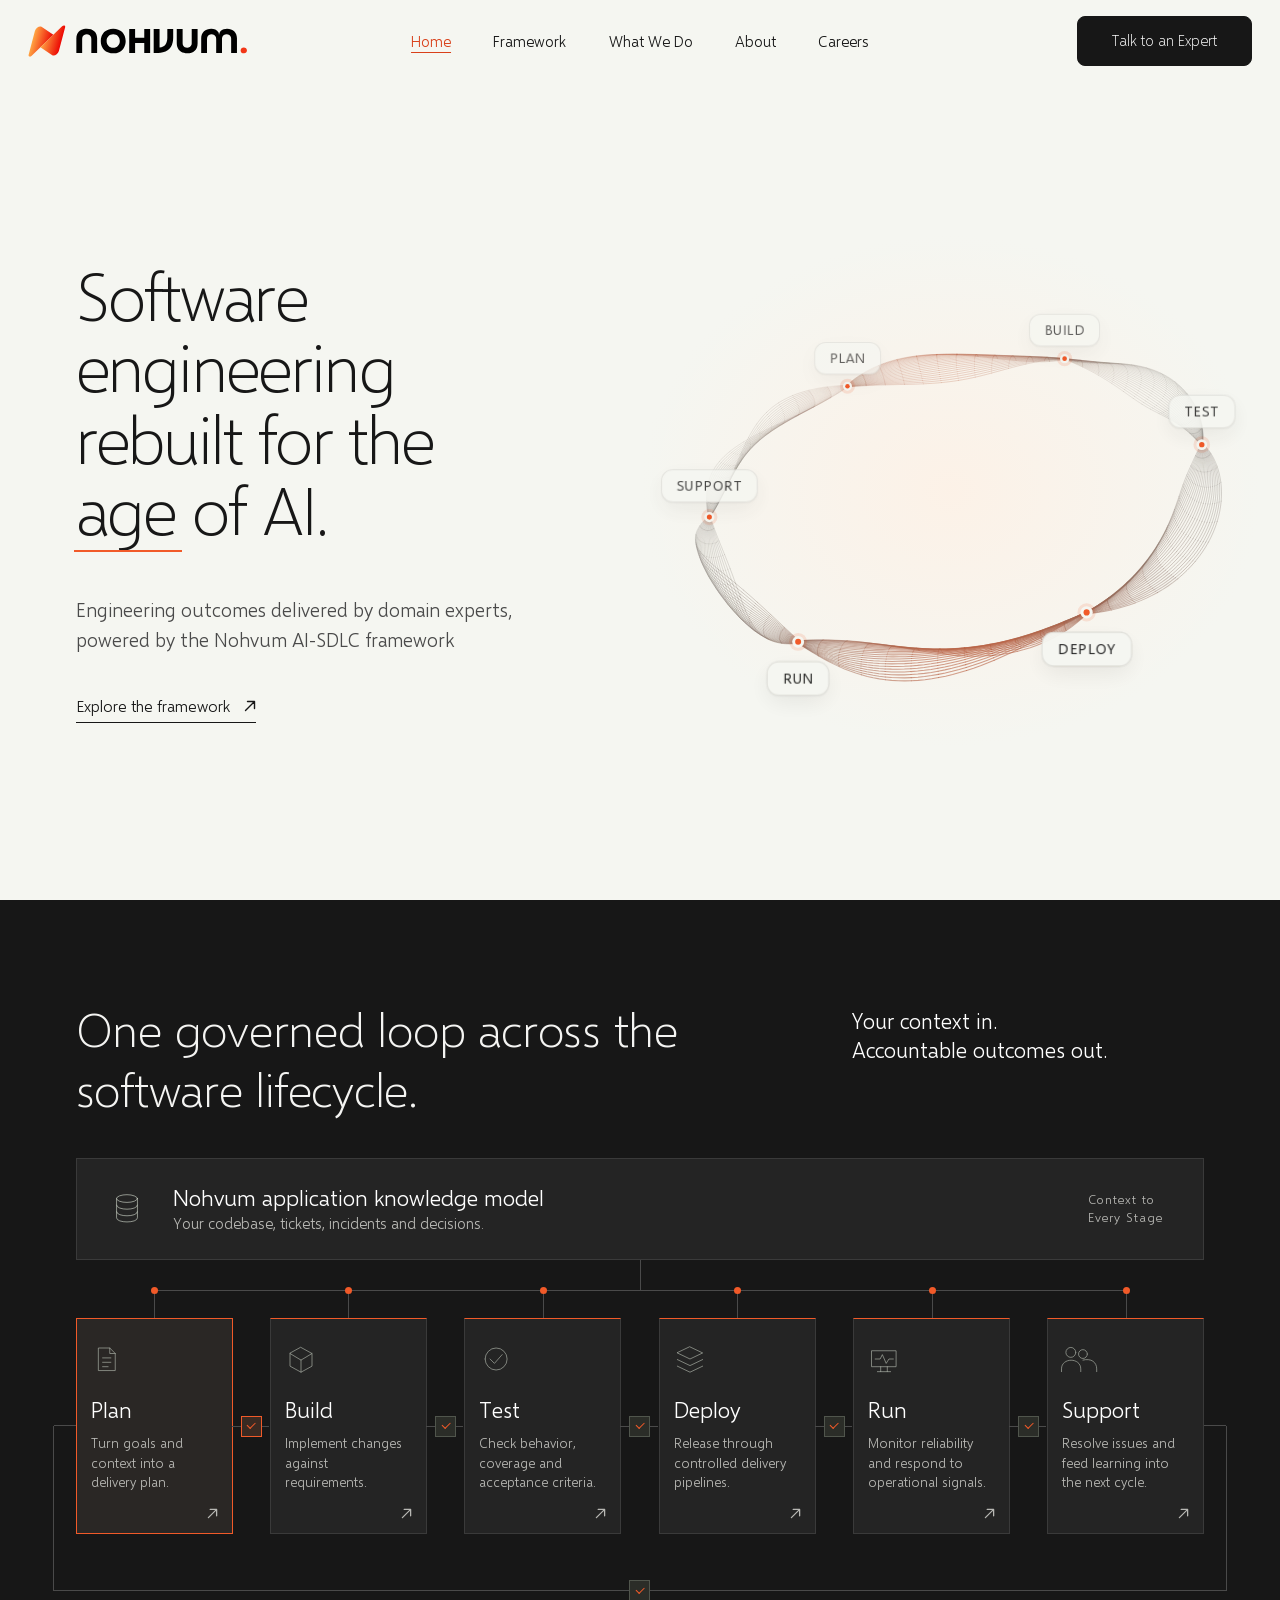
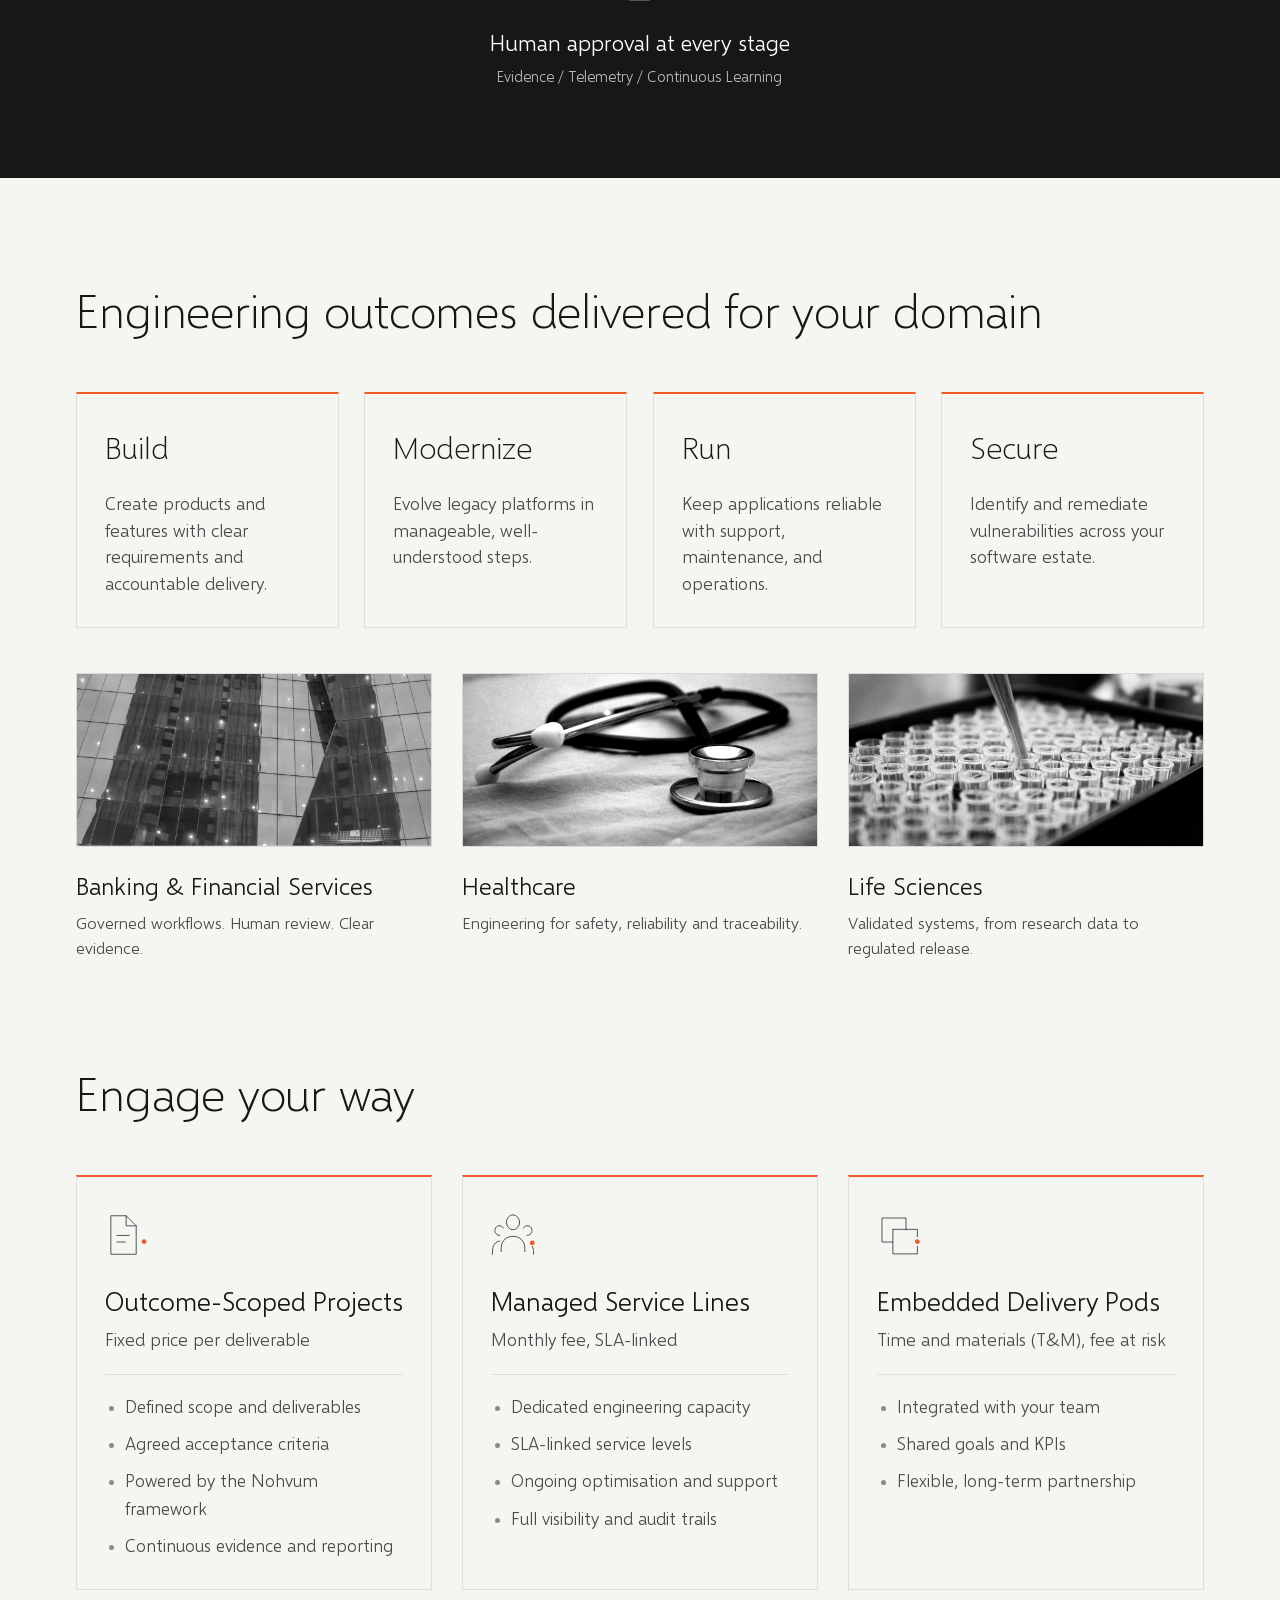
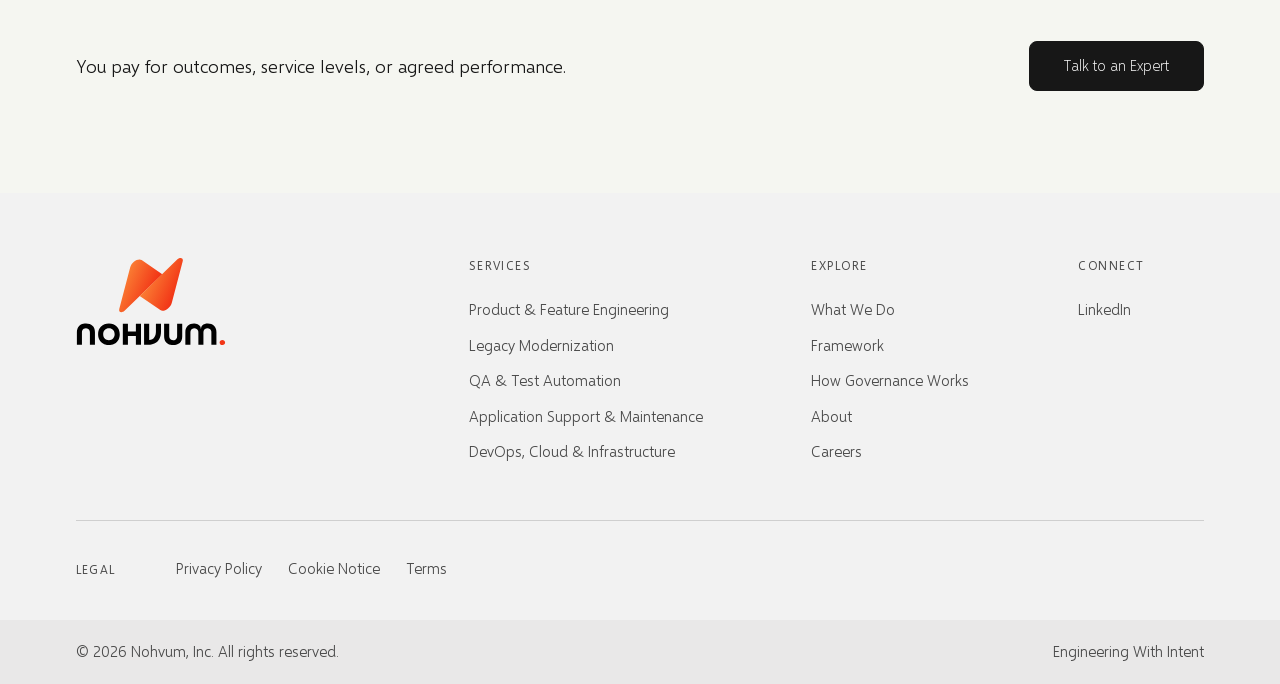
==== index.html @ f054367a "Even out What We Do spacing, drop the cube and ring connectors, lift the engagement cards - What We " ====
<!doctype html>
<html lang="en" class="js-motion">
<head>
  <meta charset="utf-8">
  <meta name="viewport" content="width=device-width, initial-scale=1">
  <title>AI-Native Software Services | Nohvum</title>
  <meta name="description" content="Software engineering rebuilt for the age of AI. Engineering outcomes delivered by domain experts, powered by the Nohvum AI-SDLC framework.">
  <meta name="theme-color" content="#f5f6f1">
  <link rel="canonical" href="https://nohvum.com/">
  <meta property="og:type" content="website">
  <meta property="og:site_name" content="Nohvum">
  <meta property="og:title" content="AI-Native Software Services | Nohvum">
  <meta property="og:description" content="Engineering outcomes delivered by domain experts, powered by the Nohvum AI-SDLC framework.">
  <meta property="og:url" content="https://nohvum.com/">
  <meta property="og:image" content="https://nohvum.com/assets/og-image.png">
  <meta name="twitter:card" content="summary_large_image">
  <link rel="icon" type="image/png" sizes="32x32" href="assets/favicon-32.png">
  <link rel="icon" type="image/png" sizes="64x64" href="assets/favicon-64.png">
  <link rel="apple-touch-icon" sizes="180x180" href="assets/favicon-180.png">
  <link rel="preload" href="assets/fonts/selawik-light.woff2" as="font" type="font/woff2" crossorigin>
  <link rel="preload" href="assets/fonts/selawik-semilight.woff2" as="font" type="font/woff2" crossorigin>
  <script>if (matchMedia("(prefers-reduced-motion: reduce)").matches) document.documentElement.classList.remove("js-motion");</script>
  <link rel="stylesheet" href="assets/css/site.css">
  <link rel="stylesheet" href="assets/css/ring.css">
  <link rel="stylesheet" href="assets/css/home.css">
  <script defer src="assets/js/motion.min.js"></script>
  <script defer src="assets/js/site.js"></script>
  <script defer src="assets/js/ring.js"></script>
  <script defer src="assets/js/home.js"></script>
</head>
<body>
<a class="skip-link" href="#main">Skip to content</a>

<header class="site-header">
  <div class="container site-header__inner">
    <a class="site-header__logo" href="index.html" aria-label="Nohvum home"><img src="assets/img/nohvum-lockup-horizontal.svg" alt="Nohvum" width="220" height="32"></a>
    <button class="nav-toggle" type="button" aria-expanded="false" aria-controls="site-nav"><span>Menu</span><span class="nav-toggle__bars" aria-hidden="true"></span></button>
    <nav class="site-nav" id="site-nav" aria-label="Main">
      <ul class="site-nav__list">
        <li><a href="index.html" aria-current="page">Home</a></li>
        <li><a href="framework.html">Framework</a></li>
        <li><a href="what-we-do.html">What We Do</a></li>
        <li><a href="about.html">About</a></li>
        <li><a href="careers.html">Careers</a></li>
      </ul>
      <a class="btn" href="talk-to-an-expert.html">Talk to an Expert</a>
    </nav>
  </div>
</header>

<main id="main">

  <!-- Hero -->
  <section class="hero section--hero" aria-labelledby="hero-title">
    <div class="container hero__grid">
      <div class="hero__copy">
        <h1 class="display" id="hero-title">Software engineering <br class="br-wide">rebuilt for the <br class="br-wide"><span class="hero__u">age</span> of AI.</h1>
        <p class="hero__lead" data-reveal data-reveal-delay="0.15">Engineering outcomes delivered by domain experts,<br class="br-sm-hide"> powered by the Nohvum AI-SDLC framework</p>
        <p data-reveal data-reveal-delay="0.25"><a class="link-arrow" href="framework.html">Explore the framework <svg class="arw" viewBox="0 0 12 12" aria-hidden="true"><path d="M1.5 10.5 10.5 1.5M3.5 1.5h7v7"/></svg></a></p>
      </div>
      <div class="hero__art">
        <nav class="ring ring--overview" data-home-ring aria-label="The Nohvum delivery loop">
          <canvas class="ring__canvas" aria-hidden="true"></canvas>
          <ul class="ring__pills" role="list">
            <li class="ring__anchor"><a class="ring-pill" href="framework.html#plan" aria-label="Plan stage of the framework"><span class="ring-pill__name">Plan</span></a></li>
            <li class="ring__anchor"><a class="ring-pill" href="framework.html#build" aria-label="Build stage of the framework"><span class="ring-pill__name">Build</span></a></li>
            <li class="ring__anchor"><a class="ring-pill" href="framework.html#test" aria-label="Test stage of the framework"><span class="ring-pill__name">Test</span></a></li>
            <li class="ring__anchor"><a class="ring-pill" href="framework.html#deploy" aria-label="Deploy stage of the framework"><span class="ring-pill__name">Deploy</span></a></li>
            <li class="ring__anchor"><a class="ring-pill" href="framework.html#run" aria-label="Run stage of the framework"><span class="ring-pill__name">Run</span></a></li>
            <li class="ring__anchor"><a class="ring-pill" href="framework.html#support" aria-label="Support stage of the framework"><span class="ring-pill__name">Support</span></a></li>
          </ul>
        </nav>
      </div>
    </div>
  </section>

  <!-- Governed loop -->
  <section class="loop section section--dark" aria-labelledby="loop-title">
    <div class="container">
      <div class="loop__head">
        <h2 class="h2" id="loop-title" data-reveal>One governed loop across the software lifecycle.</h2>
        <div class="loop__aside" data-reveal data-reveal-delay="0.1">
          <p class="loop__aside-title">Your context in.<br>Accountable outcomes out.</p>
        </div>
      </div>

      <div class="loop__diagram" data-loop>
        <div class="loop__model" data-loop-model>
          <img src="assets/svg/home/governed-loop-icon-01-knowledge-model.svg" alt="" width="40" height="40">
          <div>
            <p class="loop__model-title">Nohvum application knowledge model</p>
            <p class="loop__model-text">Your codebase, tickets, incidents and decisions.</p>
          </div>
          <p class="loop__model-tag">Context to<br>Every Stage</p>
        </div>

        <div class="loop__bus" aria-hidden="true"><span class="loop__trunk"></span><span class="loop__rail"></span></div>

        <div class="loop__track">
        <ol class="loop__stages" role="list">
          <li class="loop__stage" data-loop-stage>
            <a href="framework.html#plan">
              <img src="assets/svg/home/governed-loop-icon-02-plan.svg" alt="" width="44" height="44">
              <span class="loop__stage-title">Plan</span>
              <span class="loop__stage-text">Turn goals and context into a delivery plan.</span>
              <svg class="arw" viewBox="0 0 12 12" aria-hidden="true"><path d="M1.5 10.5 10.5 1.5M3.5 1.5h7v7"/></svg>
            </a>
            <span class="gate" data-loop-gate aria-hidden="true"></span>
          </li>
          <li class="loop__stage" data-loop-stage>
            <a href="framework.html#build">
              <img src="assets/svg/home/governed-loop-icon-03-build.svg" alt="" width="44" height="44">
              <span class="loop__stage-title">Build</span>
              <span class="loop__stage-text">Implement changes against requirements.</span>
              <svg class="arw" viewBox="0 0 12 12" aria-hidden="true"><path d="M1.5 10.5 10.5 1.5M3.5 1.5h7v7"/></svg>
            </a>
            <span class="gate" data-loop-gate aria-hidden="true"></span>
          </li>
          <li class="loop__stage" data-loop-stage>
            <a href="framework.html#test">
              <img src="assets/svg/home/governed-loop-icon-04-test.svg" alt="" width="44" height="44">
              <span class="loop__stage-title">Test</span>
              <span class="loop__stage-text">Check behavior, coverage and acceptance criteria.</span>
              <svg class="arw" viewBox="0 0 12 12" aria-hidden="true"><path d="M1.5 10.5 10.5 1.5M3.5 1.5h7v7"/></svg>
            </a>
            <span class="gate" data-loop-gate aria-hidden="true"></span>
          </li>
          <li class="loop__stage" data-loop-stage>
            <a href="framework.html#deploy">
              <img src="assets/svg/home/governed-loop-icon-05-deploy.svg" alt="" width="44" height="44">
              <span class="loop__stage-title">Deploy</span>
              <span class="loop__stage-text">Release through controlled delivery pipelines.</span>
              <svg class="arw" viewBox="0 0 12 12" aria-hidden="true"><path d="M1.5 10.5 10.5 1.5M3.5 1.5h7v7"/></svg>
            </a>
            <span class="gate" data-loop-gate aria-hidden="true"></span>
          </li>
          <li class="loop__stage" data-loop-stage>
            <a href="framework.html#run">
              <img src="assets/svg/home/governed-loop-icon-06-run.svg" alt="" width="44" height="44">
              <span class="loop__stage-title">Run</span>
              <span class="loop__stage-text">Monitor reliability and respond to operational signals.</span>
              <svg class="arw" viewBox="0 0 12 12" aria-hidden="true"><path d="M1.5 10.5 10.5 1.5M3.5 1.5h7v7"/></svg>
            </a>
            <span class="gate" data-loop-gate aria-hidden="true"></span>
          </li>
          <li class="loop__stage" data-loop-stage>
            <a href="framework.html#support">
              <img src="assets/svg/home/governed-loop-icon-07-support.svg" alt="" width="44" height="44">
              <span class="loop__stage-title">Support</span>
              <span class="loop__stage-text">Resolve issues and feed learning into the next cycle.</span>
              <svg class="arw" viewBox="0 0 12 12" aria-hidden="true"><path d="M1.5 10.5 10.5 1.5M3.5 1.5h7v7"/></svg>
            </a>
          </li>
        </ol>

        <div class="loop__return" aria-hidden="true" data-loop-return><span class="gate gate--return" data-loop-gate-final></span></div>
        </div>

        <p class="loop__foot"><span class="loop__foot-title">Human approval at every stage</span><span class="loop__foot-text">Evidence / Telemetry / Continuous Learning</span></p>
      </div>
    </div>
  </section>

  <!-- Services and engagement -->
  <section class="section section--soft" aria-labelledby="services-title">
    <div class="container">
      <h2 class="h2 services__title" id="services-title" data-reveal>Engineering outcomes delivered for your domain</h2>
      <ul class="services" role="list" data-reveal-group>
        <li><a href="what-we-do.html#build"><span class="services__name">Build <svg class="arw" viewBox="0 0 12 12" aria-hidden="true"><path d="M1.5 10.5 10.5 1.5M3.5 1.5h7v7"/></svg></span><span class="services__text">Create products and features with clear requirements and accountable delivery.</span></a></li>
        <li><a href="what-we-do.html#modernize"><span class="services__name">Modernize <svg class="arw" viewBox="0 0 12 12" aria-hidden="true"><path d="M1.5 10.5 10.5 1.5M3.5 1.5h7v7"/></svg></span><span class="services__text">Evolve legacy platforms in manageable, well-understood steps.</span></a></li>
        <li><a href="what-we-do.html#run"><span class="services__name">Run <svg class="arw" viewBox="0 0 12 12" aria-hidden="true"><path d="M1.5 10.5 10.5 1.5M3.5 1.5h7v7"/></svg></span><span class="services__text">Keep applications reliable with support, maintenance, and operations.</span></a></li>
        <li><a href="what-we-do.html#secure"><span class="services__name">Secure <svg class="arw" viewBox="0 0 12 12" aria-hidden="true"><path d="M1.5 10.5 10.5 1.5M3.5 1.5h7v7"/></svg></span><span class="services__text">Identify and remediate vulnerabilities across your software estate.</span></a></li>
      </ul>

      <div class="domains" data-reveal-group="0.12">
        <article class="media-card">
          <div class="media-card__img"><img src="assets/img/industry-banking.jpg" alt="" width="580" height="284" loading="lazy"></div>
          <h3 class="media-card__title">Banking &amp; Financial Services</h3>
          <p class="media-card__text">Governed workflows. Human review. Clear evidence.</p>
        </article>
        <article class="media-card">
          <div class="media-card__img"><img src="assets/img/industry-healthcare.jpg" alt="" width="1200" height="584" loading="lazy"></div>
          <h3 class="media-card__title">Healthcare</h3>
          <p class="media-card__text">Engineering for safety, reliability and traceability.</p>
        </article>
        <article class="media-card">
          <div class="media-card__img"><img src="assets/img/industry-life-sciences.jpg" alt="" width="1200" height="584" loading="lazy"></div>
          <h3 class="media-card__title">Life Sciences</h3>
          <p class="media-card__text">Validated systems, from research data to regulated release.</p>
        </article>
      </div>

      <h2 class="h2 engage__title" id="engage-title" data-reveal>Engage your way</h2>
      <ul class="engage" role="list" data-reveal-group>
        <li class="engage__card">
          <img src="assets/svg/home/engagement-01-outcome-scoped-projects.svg" alt="" width="56" height="56">
          <h3 class="engage__name">Outcome-Scoped Projects</h3>
          <p class="engage__model">Fixed price per deliverable</p>
          <ul class="engage__list">
            <li>Defined scope and deliverables</li>
            <li>Agreed acceptance criteria</li>
            <li>Powered by the Nohvum framework</li>
            <li>Continuous evidence and reporting</li>
          </ul>
        </li>
        <li class="engage__card">
          <img src="assets/svg/home/engagement-02-managed-service-lines.svg" alt="" width="56" height="56">
          <h3 class="engage__name">Managed Service Lines</h3>
          <p class="engage__model">Monthly fee, SLA-linked</p>
          <ul class="engage__list">
            <li>Dedicated engineering capacity</li>
            <li>SLA-linked service levels</li>
            <li>Ongoing optimisation and support</li>
            <li>Full visibility and audit trails</li>
          </ul>
        </li>
        <li class="engage__card">
          <img src="assets/svg/home/engagement-03-embedded-delivery-pods.svg" alt="" width="56" height="56">
          <h3 class="engage__name">Embedded Delivery Pods</h3>
          <p class="engage__model">Time and materials (T&amp;M), fee at risk</p>
          <ul class="engage__list">
            <li>Integrated with your team</li>
            <li>Shared goals and KPIs</li>
            <li>Flexible, long-term partnership</li>
          </ul>
        </li>
      </ul>
      <div class="engage__foot" data-reveal>
        <p><span class="engage__pay">You pay for outcomes, service levels, or agreed performance.</span></p>
        <a class="btn" href="talk-to-an-expert.html">Talk to an Expert</a>
      </div>
    </div>
  </section>

</main>

<footer class="site-footer">
  <div class="container">
    <div class="site-footer__top">
      <div class="site-footer__brand">
        <a class="site-footer__logo" href="index.html" aria-label="Nohvum home"><img src="assets/img/nohvum-lockup-vertical-orange-black.svg" alt="Nohvum" width="150" height="88"></a>
      </div>
      <nav aria-labelledby="ft-services">
        <h2 id="ft-services">Services</h2>
        <ul>
          <li><a href="what-we-do.html#build">Product &amp; Feature Engineering</a></li>
          <li><a href="what-we-do.html#modernize">Legacy Modernization</a></li>
          <li><a href="what-we-do.html#build">QA &amp; Test Automation</a></li>
          <li><a href="what-we-do.html#run">Application Support &amp; Maintenance</a></li>
          <li><a href="what-we-do.html#run">DevOps, Cloud &amp; Infrastructure</a></li>
        </ul>
      </nav>
      <nav aria-labelledby="ft-explore">
        <h2 id="ft-explore">Explore</h2>
        <ul>
          <li><a href="what-we-do.html">What We Do</a></li>
          <li><a href="framework.html">Framework</a></li>
          <li><a href="framework.html#governance">How Governance Works</a></li>
          <li><a href="about.html">About</a></li>
          <li><a href="careers.html">Careers</a></li>
        </ul>
      </nav>
      <nav aria-labelledby="ft-connect">
        <h2 id="ft-connect">Connect</h2>
        <ul>
          <li><a href="#" data-todo="linkedin">LinkedIn</a></li>
        </ul>
      </nav>
    </div>
    <div class="site-footer__legal">
      <h2>Legal</h2>
      <ul>
        <li><a href="#" data-todo="privacy-policy">Privacy Policy</a></li>
        <li><a href="#" data-todo="cookie-notice">Cookie Notice</a></li>
        <li><a href="#" data-todo="terms">Terms</a></li>
      </ul>
    </div>
  </div>
  <div class="site-footer__bar">
    <div class="container"><p>&copy; 2026 Nohvum, Inc. All rights reserved.</p><p>Engineering With Intent</p></div>
  </div>
</footer>
</body>
</html>
---- assets/css/site.css ----
/* Nohvum website — shared tokens, layout and components.
   Typeface: Selawik (Microsoft's OFL Segoe UI substitute); real Segoe UI wins where installed. */

@font-face { font-family: "Nohvum Sans"; src: local("Segoe UI Light"), local("SegoeUI-Light"), url("../fonts/selawik-light.woff2") format("woff2"); font-weight: 300; font-display: swap; }
@font-face { font-family: "Nohvum Sans"; src: local("Segoe UI Semilight"), local("SegoeUI-Semilight"), url("../fonts/selawik-semilight.woff2") format("woff2"); font-weight: 350; font-display: swap; }
@font-face { font-family: "Nohvum Sans"; src: local("Segoe UI"), local("SegoeUI"), url("../fonts/selawik-regular.woff2") format("woff2"); font-weight: 400; font-display: swap; }
@font-face { font-family: "Nohvum Sans"; src: local("Segoe UI Semibold"), local("SegoeUI-Semibold"), url("../fonts/selawik-semibold.woff2") format("woff2"); font-weight: 600; font-display: swap; }
@font-face { font-family: "Nohvum Sans"; src: local("Segoe UI Bold"), local("SegoeUI-Bold"), url("../fonts/selawik-bold.woff2") format("woff2"); font-weight: 700; font-display: swap; }

:root {
  --ink: #171717;
  --ink-2: #242424;
  --ink-3: #2e2e2e;
  --text: #171717;
  --text-2: #4a4a4a;
  --text-3: #6b6b6b;
  --text-on-dark: #f4f4f2;
  --text-on-dark-2: #b8b8b4;
  --orange: #f15a29;
  --orange-text: #d9401a;
  --line: #d9d9d6;
  --line-strong: #949494;
  --line-dark: #4a4a4a;
  --sage: #e8ebe4;
  --sage-line: #c6cdc1;

  --bg: #f5f6f1;        /* the nav bar colour (--bg-hero): no pure white anywhere */
  --bg-hero: #f5f6f1;
  --bg-soft: #f5f6f1;
  --bg-tint: #f6f6f4;
  --bg-footer: #f2f2f2;
  --bg-footer-bar: #e9e8e8;
  --bg-dark: #171717;

  --font: "Nohvum Sans", "Segoe UI", system-ui, -apple-system, "Helvetica Neue", Arial, sans-serif;

  --container: 1206px;
  --gutter: clamp(20px, 5.9vw, 80px);
  --edge: clamp(16px, 2.2vw, 32px); /* padding for things pinned to the window edges: header logo and CTA, framework stage arrows */
  --header-h: 82px; /* 93px less 25% of the space around the 50px header button */

  --fs-display: clamp(2.5rem, 1.4rem + 3.6vw, 4.2rem);
  --fs-h1: clamp(2.1rem, 1.5rem + 2vw, 2.9rem);
  --fs-h2: clamp(1.9rem, 1.3rem + 2.1vw, 3.15rem);
  --fs-h3: clamp(1.35rem, 1.15rem + 0.6vw, 1.75rem);
  --fs-h4: 1.25rem;
  --fs-lead: clamp(1.05rem, 1rem + 0.25vw, 1.2rem);
  --fs-body: 1rem;
  --fs-small: 0.875rem;
  --fs-xs: 0.75rem;

  --ease-out: cubic-bezier(0.22, 1, 0.36, 1);
  --dur-fast: 180ms;
}

*, *::before, *::after { box-sizing: border-box; }
html { -webkit-text-size-adjust: 100%; scroll-padding-top: calc(var(--header-h) + 16px); }
body {
  margin: 0;
  font-family: var(--font);
  font-weight: 350;
  font-size: var(--fs-body);
  line-height: 1.55;
  color: var(--text);
  background: var(--bg);
  -webkit-font-smoothing: antialiased;
  text-rendering: optimizeLegibility;
}
img, svg { display: block; max-width: 100%; }
img { height: auto; }
a { color: inherit; }
h1, h2, h3, h4, p, ul, ol, figure { margin: 0; }
ul[role="list"], ol[role="list"] { list-style: none; padding: 0; }
button, input, textarea, select { font: inherit; color: inherit; }
:focus-visible { outline: 2px solid var(--orange); outline-offset: 3px; }

.visually-hidden {
  position: absolute !important; width: 1px; height: 1px; padding: 0; margin: -1px;
  overflow: hidden; clip: rect(0 0 0 0); white-space: nowrap; border: 0;
}
.skip-link {
  position: absolute; left: var(--gutter); top: -60px; z-index: 100;
  background: var(--ink); color: #fff; padding: 10px 16px; text-decoration: none;
}
.skip-link:focus { top: 12px; }

/* ---------- Layout ---------- */
.container { width: min(100% - 2 * var(--gutter), var(--container)); margin-inline: auto; }
.section { padding-block: clamp(64px, 8vw, 120px); }
.section--tight { padding-block: clamp(48px, 6vw, 88px); }
.section--hero { background: var(--bg-hero); }
.section--soft { background: var(--bg-soft); }
.section--tint { background: var(--bg-tint); }
.section--dark { background: var(--bg-dark); color: var(--text-on-dark); }
.rule { border: 0; border-top: 1px solid var(--line); margin: 0; }
.nowrap { white-space: nowrap; }

/* ---------- Type ---------- */
.display { font-size: var(--fs-display); font-weight: 300; line-height: 1.06; letter-spacing: -0.025em; }
.h1 { font-size: var(--fs-h1); font-weight: 300; line-height: 1.2; letter-spacing: -0.01em; }
.h2 { font-size: var(--fs-h2); font-weight: 300; line-height: 1.27; letter-spacing: -0.005em; }
.h3 { font-size: var(--fs-h3); font-weight: 350; line-height: 1.25; }
.h4 { font-size: var(--fs-h4); font-weight: 400; line-height: 1.3; }
.lead { font-size: var(--fs-lead); color: var(--text-2); line-height: 1.6; }
.body { color: var(--text-2); }
.small { font-size: var(--fs-small); }
.muted { color: var(--text-3); }
.section--dark .lead, .section--dark .body, .section--dark .muted { color: var(--text-on-dark-2); }
.eyebrow { font-size: var(--fs-xs); letter-spacing: 0.12em; text-transform: uppercase; font-weight: 400; color: var(--text-3); }
.orange { color: var(--orange); }
.ink { color: var(--ink) !important; }

/* ---------- Arrow icon + links/buttons ---------- */
.arw { width: 11px; height: 11px; flex: none; fill: none; stroke: currentColor; stroke-width: 1.4; stroke-linecap: round; stroke-linejoin: round; transition: transform var(--dur-fast) var(--ease-out); }
a:hover > .arw, button:hover > .arw, a:focus-visible > .arw, button:focus-visible > .arw { transform: translate(2px, -2px); }

.btn {
  display: inline-flex; align-items: center; justify-content: center; gap: 28px;
  min-height: 47px; padding: 12px 18px;
  background: var(--ink); color: #fff; border: 1px solid var(--ink);
  min-width: 175px; border-radius: 8px;
  font-size: 0.95rem; font-weight: 300; text-decoration: none; cursor: pointer; /* 300: white on ink reads heavier than ink-on-white text at the same weight */
  transition: background-color var(--dur-fast), color var(--dur-fast), border-color var(--dur-fast);
}
.btn:hover { background: #000; }
.btn--light { background: var(--bg); color: var(--ink); border-color: var(--bg); }
.btn--light:hover { background: #ececea; border-color: #ececea; }
.btn[disabled], .btn[aria-disabled="true"] { opacity: 0.6; cursor: progress; }

.link-arrow {
  display: inline-flex; align-items: center; gap: 14px;
  color: var(--ink); text-decoration: none; padding-bottom: 3px;
  border-bottom: 1px solid currentColor; font-weight: 350;
}
.link-arrow .arw { width: 12px; height: 12px; }
.section--dark .link-arrow { color: #fff; }

/* ---------- Header ---------- */
.site-header {
  position: sticky; top: 0; z-index: 50;
  background: rgba(245, 246, 241, 0.96);   /* --bg-hero, so the bar reads as part of the home hero; no dividing line */
  backdrop-filter: saturate(1.2) blur(8px);
}
/* Full width, not the content container: the logo and CTA sit var(--edge) in from the window edges. */
.site-header__inner { display: flex; align-items: center; justify-content: space-between; height: var(--header-h); width: 100%; padding-inline: var(--edge); }
.site-header__logo { display: block; width: 220px; }
.site-header__logo img { width: 100%; height: auto; }
.site-nav { display: flex; align-items: center; gap: clamp(24px, 3.3vw, 44px); }
.site-nav__list { display: flex; gap: clamp(24px, 3.3vw, 44px); list-style: none; margin: 0; padding: 0; }
.site-nav__list a { text-decoration: none; font-size: 0.95rem; color: var(--ink); padding-block: 6px; transition: color var(--dur-fast); }
.site-nav__list a:hover { color: var(--orange-text); }
.site-nav__list a[aria-current="page"] { color: var(--orange-text); text-decoration: underline; text-underline-offset: 5px; text-decoration-thickness: 1px; }
.site-nav .btn { margin-left: clamp(0px, 1.5vw, 14px); }
.nav-toggle { display: none; }
/* Desktop: logo | centred links | CTA. The side columns are equal so the links sit on the page centre;
   minmax(max-content, ...) lets them grow unequal rather than overlap if space runs short. */
@media (min-width: 900px) {
  .site-header__inner { display: grid; grid-template-columns: minmax(max-content, 1fr) auto minmax(max-content, 1fr); column-gap: 24px; }
  .site-nav { grid-column: 2 / 4; display: grid; grid-template-columns: subgrid; column-gap: 24px; align-items: center; } /* same gap as the parent, or the subgrid's own gap shifts the links */
  .site-nav .btn { justify-self: end; margin-left: 0; }
}

@media (max-width: 899px) {
  :root { --header-h: 57px; } /* 68px less 25% of the space around the 24px logo */
  .site-header__logo { width: 164px; }
  .nav-toggle {
    display: inline-flex; align-items: center; gap: 10px; background: none; border: 0; padding: 10px 0; cursor: pointer;
    font-size: 0.95rem;
  }
  .nav-toggle__bars { width: 20px; height: 12px; position: relative; }
  .nav-toggle__bars::before, .nav-toggle__bars::after { content: ""; position: absolute; left: 0; right: 0; height: 1.5px; background: var(--ink); transition: transform var(--dur-fast); }
  .nav-toggle__bars::before { top: 2px; }
  .nav-toggle__bars::after { bottom: 2px; }
  .nav-open .nav-toggle__bars::before { transform: translateY(3.5px) rotate(45deg); }
  .nav-open .nav-toggle__bars::after { transform: translateY(-3.5px) rotate(-45deg); }
  .site-nav {
    position: fixed; inset: var(--header-h) 0 auto 0; flex-direction: column; align-items: stretch; gap: 0;
    background: var(--bg-hero); border-bottom: 1px solid var(--line-strong); padding: 8px var(--gutter) 24px;
    visibility: hidden; opacity: 0; transform: translateY(-6px);
    transition: opacity var(--dur-fast), transform var(--dur-fast), visibility 0s linear var(--dur-fast);
  }
  .nav-open .site-nav { visibility: visible; opacity: 1; transform: none; transition: opacity var(--dur-fast), transform var(--dur-fast); }
  .site-nav__list { flex-direction: column; gap: 0; }
  .site-nav__list a { display: block; padding: 14px 0; border-bottom: 1px solid var(--line); font-size: 1.1rem; }
  .site-nav .btn { margin: 20px 0 0; }
}

/* ---------- Page hero (inner pages) ---------- */
.page-hero { padding-block: clamp(24px, 2.8vw, 40px) clamp(40px, 4.5vw, 62px); border-bottom: 1px solid var(--line-strong); }
.page-hero__grid { display: grid; grid-template-columns: 1fr minmax(0, 330px); gap: 32px 64px; align-items: start; }
.page-hero__aside { font-size: 0.95rem; color: var(--text-2); padding-top: 8px; }
@media (max-width: 760px) { .page-hero__grid { grid-template-columns: 1fr; } .page-hero__aside { padding-top: 0; } }

/* ---------- CTA band ---------- */
.cta-band { padding-block: clamp(56px, 6vw, 80px); }
.cta-band__grid { display: grid; grid-template-columns: 1fr minmax(0, 400px); gap: 32px 64px; align-items: center; }
.cta-band__aside p { color: var(--text-on-dark); font-size: 0.95rem; margin-bottom: 20px; }
.cta-band__actions { display: flex; flex-wrap: wrap; gap: 12px 32px; align-items: center; }
@media (max-width: 760px) { .cta-band__grid { grid-template-columns: 1fr; } }

/* ---------- Comparison (Traditional vs Nohvum) ---------- */
.compare { display: grid; grid-template-columns: 1fr 1fr; gap: 48px clamp(40px, 6vw, 96px); position: relative; }
.compare__side { display: flex; flex-direction: column; }
.compare__side .compare__figure { margin-top: auto; }
.compare__label { font-size: 1.15rem; font-weight: 350; margin-bottom: 18px; }
.compare__q { font-size: clamp(1.35rem, 1.1rem + 0.8vw, 1.85rem); font-weight: 300; line-height: 1.28; margin-bottom: clamp(40px, 5vw, 64px); }
.compare__figure { display: flex; flex-direction: column; align-items: center; }
.compare__stack { width: 100%; display: flex; flex-direction: column; align-items: center; gap: 10px; }
.tier { display: grid; place-items: center; height: 60px; background: var(--sage); border: 1px solid var(--sage-line); color: var(--text-2); font-size: 1.2rem; font-weight: 350; }
.tier--1 { width: 36%; } .tier--2 { width: 68%; } .tier--3 { width: 97%; }
.gate-stack { width: 100%; display: flex; flex-direction: column; align-items: center; }
.gate-stack__seniors { width: 64%; height: 60px; display: grid; place-items: center; background: #333; color: #fff; font-size: 1.2rem; font-weight: 350; }
.gate-stack__stem { width: 1px; height: 22px; background: var(--line-strong); }
.gate-stack__label { font-size: 1.2rem; font-weight: 350; margin: 4px 0 14px; }
.gate-stack__bar { position: relative; width: 86%; height: 3px; background: #333; }
.gate-stack__dot { position: absolute; left: 50%; top: 50%; width: 13px; height: 13px; margin: -6.5px 0 0 -6.5px; border-radius: 50%; background: var(--orange); }
.gate-stack__ring { position: absolute; left: 50%; top: 50%; width: 13px; height: 13px; margin: -6.5px 0 0 -6.5px; border-radius: 50%; border: 1.5px solid var(--orange); opacity: 0; pointer-events: none; }
.gate-stack__output { width: 100%; height: 60px; display: grid; place-items: center; border: 1px solid var(--sage-line); background: #fffdfa; color: var(--orange); font-size: 1.2rem; font-weight: 350; }
.compare__base { width: 100%; height: 14px; margin-top: 16px; border: 1px solid var(--line-strong); border-top: 0; }
.compare__caption { text-align: center; margin-top: 26px; min-height: 72px; }
.compare__caption strong { display: block; font-weight: 350; font-size: 1.2rem; }
.compare__caption span { display: block; font-size: 0.95rem; color: var(--text-2); margin-top: 6px; }
.compare__divider { position: absolute; left: calc(50% - 52px); bottom: 158px; width: 104px; height: 1px; background: var(--line); }
.compare__divider::after { content: ""; position: absolute; left: 50%; top: 50%; width: 13px; height: 13px; margin: -6.5px 0 0 -6.5px; border-radius: 50%; background: var(--orange); }
@media (max-width: 760px) {
  .compare { grid-template-columns: 1fr; }
  .compare__divider { display: none; }
}

/* ---------- Cards / images ---------- */
.media-card { display: block; text-decoration: none; color: inherit; }
.media-card__img { overflow: hidden; border: 1px solid var(--line); aspect-ratio: 579 / 282; background: #eee; }
.media-card__img img { width: 100%; height: 100%; object-fit: cover; transition: transform 500ms var(--ease-out); }
a.media-card:hover .media-card__img img { transform: scale(1.025); }
.media-card__title { font-size: 1.5rem; font-weight: 350; margin-top: 30px; }
.media-card__text { font-size: 0.95rem; color: var(--text-2); margin-top: 12px; }

/* ---------- Forms ---------- */
.form { display: grid; gap: 22px; }
.form__row { display: grid; grid-template-columns: 1fr 1fr; gap: 22px; }
@media (max-width: 560px) { .form__row { grid-template-columns: 1fr; } }
.field { display: grid; gap: 8px; }
.field label, .field .field__label { font-size: 0.95rem; color: var(--ink); }
.field input, .field textarea, .field select {
  width: 100%; border: 1px solid #c4c4c4; background: var(--bg); padding: 12px 14px;
  font-size: 0.9rem; font-weight: 350; border-radius: 0; color: var(--ink);
  transition: border-color var(--dur-fast), box-shadow var(--dur-fast);
}
.field textarea { resize: vertical; min-height: 120px; }
.field input::placeholder, .field textarea::placeholder { color: #9a9a9a; }
.field input:focus, .field textarea:focus, .field select:focus { outline: none; border-color: var(--orange); box-shadow: 0 0 0 1px var(--orange); }
.field[data-invalid] input, .field[data-invalid] textarea { border-color: #c2280f; }
.field__error { font-size: var(--fs-small); color: #b3240c; }
.field__error:empty { display: none; }
.field__meta { display: flex; justify-content: flex-end; font-size: var(--fs-xs); color: var(--text-3); }
.form__honeypot { position: absolute; left: -9999px; width: 1px; height: 1px; overflow: hidden; }
.form__status { font-size: 0.95rem; min-height: 1.5em; }
.form__status[data-state="error"] { color: #b3240c; }
.form__status[data-state="sent"] { color: var(--ink); }
.form__sent { padding: 28px; border: 1px solid var(--line); background: var(--bg-soft); }
.form__sent h3 { font-weight: 350; font-size: 1.4rem; margin-bottom: 8px; }

/* ---------- Footer ---------- */
.site-footer { background: var(--bg-footer); font-size: 0.95rem; }
.site-footer__top { display: grid; grid-template-columns: 1.4fr 1.2fr 0.9fr 0.5fr; gap: 40px; padding-block: 64px 56px; }
.site-footer__logo img { width: 150px; }
.site-footer h2 { font-size: var(--fs-xs); font-weight: 400; letter-spacing: 0.12em; text-transform: uppercase; color: var(--text-2); margin-bottom: 22px; }
.site-footer ul { list-style: none; padding: 0; margin: 0; display: grid; gap: 12px; }
.site-footer a { text-decoration: none; color: var(--text-2); }
.site-footer a:hover { color: var(--ink); text-decoration: underline; text-underline-offset: 3px; }
.site-footer__legal { display: flex; flex-wrap: wrap; align-items: baseline; gap: 12px 26px; padding-block: 36px 40px; border-top: 1px solid #cfcfcf; }
.site-footer__legal h2 { margin: 0 34px 0 0; }
.site-footer__legal ul { display: flex; flex-wrap: wrap; gap: 12px 26px; }
.site-footer__bar { background: var(--bg-footer-bar); }
.site-footer__bar .container { display: flex; justify-content: space-between; gap: 16px; flex-wrap: wrap; padding-block: 20px; color: var(--text-2); }
@media (max-width: 899px) {
  .site-footer__top { grid-template-columns: 1fr 1fr; }
  .site-footer__brand { grid-column: 1 / -1; }
}
@media (max-width: 480px) { .site-footer__top { grid-template-columns: 1fr; } }

/* ---------- Motion ---------- */
/* Hidden start state only when JS has opted in (html.js-motion) and the visitor allows motion. */
.js-motion [data-reveal] { opacity: 0; }
.js-motion [data-reveal-group] > * { opacity: 0; }

@media (prefers-reduced-motion: reduce) {
  *, *::before, *::after { transition-duration: 0.01ms !important; animation-duration: 0.01ms !important; scroll-behavior: auto !important; }
}
---- assets/css/ring.css ----
/* Lifecycle ring (ported from the Delivery Loop reference), shared by home and framework */
.ring {
  position: relative; overflow: hidden; touch-action: pan-y; cursor: grab; user-select: none; -webkit-user-select: none;
  text-align: left;
  isolation: isolate;   /* the pills' z-index stays inside the scene, under the sticky header */
  background: radial-gradient(closest-side at 50% 52%, #fdf1e6, rgba(253, 241, 230, 0.5) 55%, rgba(253, 241, 230, 0));
}
.ring.is-dragging { cursor: grabbing; }
.ring__canvas { position: absolute; inset: 0; width: 100%; height: 100%; display: block; }
.ring__anchor { position: absolute; left: 0; top: 0; will-change: transform, opacity; }
.ring-pill {
  display: inline-flex; align-items: center; gap: 8px; white-space: nowrap;
  padding: 9px 15px; border-radius: 12px; border: 1px solid rgba(40, 30, 20, 0.11); background: var(--bg); color: var(--ink);
  font: 400 0.9rem/1 var(--font); letter-spacing: 0.03em; text-transform: uppercase; cursor: pointer;
  box-shadow: 0 1px 2px rgba(40, 30, 20, 0.06), 0 8px 24px rgba(40, 30, 20, 0.07);
  transform-origin: 50% 50%; transition: border-color 0.25s, box-shadow 0.25s, background-color 0.25s;
}
.ring-pill:hover { border-color: rgba(241, 90, 41, 0.4); }
.ring-pill:focus-visible { outline: 2px solid var(--orange); outline-offset: 3px; }
.ring-pill[aria-selected="true"] { border-color: rgba(241, 90, 41, 0.55); box-shadow: 0 0 0 4px rgba(241, 90, 41, 0.12), 0 10px 34px rgba(241, 90, 41, 0.28); }
/* Name-only labels; on phones they shrink so all six fit around the ring. */
.ring.is-compact .ring-pill { padding: 6px 9px; font-size: 0.66rem; letter-spacing: 0.02em; }


/* overview mode (home): stages are links; the ring turns on its own and is not draggable */
.ring--overview { background: none; cursor: default; }
.ring--overview .ring-pill { text-decoration: none; }
---- assets/css/home.css ----
/* Homepage */

/* Hero */
/* fills the first screen below the sticky header; content centred vertically */
.hero {
  --hero-pad: clamp(28px, 4vw, 56px);
  min-height: calc(100vh - var(--header-h)); min-height: calc(100svh - var(--header-h));
  display: flex; flex-direction: column; justify-content: center;
  padding-block: var(--hero-pad); overflow: hidden;
}
/* The hero sits in its own centred frame (equal margins left and right at every width), wider than the page
   container so the ring has room. Copy on the left (heading tops out at --fs-display's 4.2rem); the ring takes
   the right half. The frame is centred, so splitting it at 50% puts the ring's box, and so its left edge, on
   or right of the middle of the page at every width. */
.hero__grid {
  display: grid; grid-template-columns: 50% minmax(0, 1fr); gap: 0; align-items: center;
  width: min(100% - 2 * var(--gutter), 1676px);
}
.hero__copy { position: relative; z-index: 1; max-width: 610px; margin-right: clamp(16px, 2vw, 32px); }
.hero__u { position: relative; display: inline-block; }
.hero__u::after { content: ""; position: absolute; left: -2px; right: -6px; bottom: -0.12em; height: 2px; background: var(--orange); transform-origin: left; }
.js-motion .hero__u::after { animation: hero-underline 700ms var(--ease-out) 250ms both; }
@keyframes hero-underline { from { transform: scaleX(0); } to { transform: scaleX(1); } }
.hero__lead { margin-top: clamp(32px, 4vw, 52px); font-size: clamp(1.05rem, 1rem + 0.3vw, 1.22rem); line-height: 1.55; color: var(--text-2); }
.hero__copy .link-arrow { margin-top: clamp(28px, 3vw, 44px); }
/* the ring keeps 76px clear for its labels; pull the box into the margin so the ribbon itself, not that
   clearance, meets the frame's right edge (labels may pass it briefly as they turn) */
.hero__art { position: relative; margin-right: calc(-1 * min(60px, var(--gutter) * 0.75)); }
.hero__art .ring { height: clamp(380px, min(40vw, 100svh - var(--header-h) - 2 * var(--hero-pad)), 880px); background: radial-gradient(closest-side at 50% 50%, rgba(253, 241, 230, 0.9), rgba(253, 241, 230, 0)); }
.hero__art .ring__pills { list-style: none; margin: 0; padding: 0; }
/* Narrow or portrait windows stack the copy above the ring, which is then centred on the page */
@media (max-width: 899px), (orientation: portrait) {
  .hero__grid { grid-template-columns: 1fr; width: min(100% - 2 * var(--gutter), var(--container)); }
  .hero__copy { max-width: none; margin-right: 0; }
  .hero__art { margin: 8px calc(var(--gutter) * -1) 0; }  /* phones: the ring runs edge to edge */
  .hero__art .ring { height: clamp(340px, 80vw, 520px); }
}

/* Governed loop */
.loop { padding-block: clamp(64px, 7.7vw, 105px) clamp(64px, 7vw, 96px); }
.loop__head { display: grid; grid-template-columns: minmax(0, 1fr) minmax(0, 352px); gap: 32px 64px; align-items: start; margin-bottom: clamp(32px, 3vw, 40px); }
.loop__head .h2 { max-width: 15em; font-weight: 300; }
.loop__aside { padding-top: 8px; }
.loop__aside-title { font-size: 1.35rem; line-height: 1.38; color: #fff; }

.loop__diagram { position: relative; --card-gap: clamp(20px, 2.9vw, 40px); --line: #4a4a4a; }
.loop__model {
  display: grid; grid-template-columns: auto 1fr auto; align-items: center; gap: 24px;
  min-height: 102px; padding: 18px 40px 18px 28px;
  background: var(--ink-2); border: 1px solid #3a3a3a;
  transition: border-color 300ms, background-color 300ms;
}
.loop__model img { width: 44px; height: 44px; filter: brightness(1.15); }
.loop__model-title { font-size: 1.4rem; color: #fff; line-height: 1.3; }
.loop__model-text { font-size: 0.95rem; color: var(--text-on-dark-2); }
.loop__model-tag { font-size: 0.8rem; letter-spacing: 0.08em; color: var(--text-on-dark-2); line-height: 1.4; }
.loop__model.is-lit { border-color: var(--orange); }

.loop__bus { position: relative; height: 58px; }
.loop__trunk { position: absolute; left: 50%; top: 0; width: 1px; height: 30px; background: var(--line); }
.loop__rail {
  position: absolute; top: 30px; height: 1px; background: var(--line);
  left: calc((100% - 5 * var(--card-gap)) / 12); right: calc((100% - 5 * var(--card-gap)) / 12);
}

.loop__stages { display: grid; grid-template-columns: repeat(6, minmax(0, 1fr)); gap: var(--card-gap); list-style: none; padding: 0; margin: 0; position: relative; z-index: 1; }
.loop__stage { position: relative; }
.loop__stage::before { /* stub from rail with orange node */
  content: ""; position: absolute; left: 50%; top: -28px; width: 1px; height: 28px; background: var(--line);
}
.loop__stage::after {
  content: ""; position: absolute; left: calc(50% - 3px); top: -31px; width: 7px; height: 7px; border-radius: 50%; background: var(--orange);
}
.loop__stage a {
  position: relative; display: flex; flex-direction: column; height: 100%; min-height: 200px;
  padding: 18px 14px 40px; text-decoration: none; color: #fff;
  background: var(--ink-2); border: 1px solid #3a3a3a; border-top: 1px solid var(--orange);
  transition: border-color 300ms, background-color 200ms;
}
.loop__stage a:hover { background: #2b2b2b; }
.loop__stage img { width: 44px; height: 44px; margin: 0 0 16px -6px; }
.loop__stage-title { font-size: 1.4rem; line-height: 1.2; margin-bottom: 10px; }
.loop__stage-text { font-size: 0.85rem; color: var(--text-on-dark-2); line-height: 1.45; }
.loop__stage .arw { position: absolute; right: 14px; bottom: 14px; width: 11px; height: 11px; color: var(--text-on-dark-2); }
.loop__stage a:hover .arw { transform: translate(2px, -2px); color: #fff; }
.loop__stage.is-lit a { border-color: var(--orange); background: #2a2725; }

.gate {
  position: absolute; z-index: 2; width: 21px; height: 21px; display: grid; place-items: center;
  background: #2b2d28; border: 1px solid #50554c;
}
.gate::after {
  content: ""; width: 8px; height: 4.5px; margin-top: -3px;
  border-left: 1.6px solid var(--orange); border-bottom: 1.6px solid var(--orange); transform: rotate(-45deg);
}
.loop__stage .gate { right: calc(var(--card-gap) / -2 - 10.5px); top: 50%; margin-top: -10.5px; }
.loop__stage:not(:last-child) a::after { /* connector through the gate to the next card */
  content: ""; position: absolute; left: 100%; top: 50%; width: var(--card-gap); height: 1px; background: var(--line);
}
.gate.is-lit { border-color: var(--orange); background: #3a2a22; }

.loop__return {
  position: absolute; left: calc(var(--card-gap) * -0.6); right: calc(var(--card-gap) * -0.6);
  top: 50%; height: calc(50% + 57px);
  border: 1px solid var(--line); border-top: 0; pointer-events: none;
}
.loop__return::before, .loop__return::after { content: ""; position: absolute; top: -1px; width: calc(var(--card-gap) * 0.6); height: 1px; background: var(--line); }
.loop__return::before { left: 0; }
.loop__return::after { right: 0; }
.loop__return .gate { left: 50%; bottom: -11px; margin-left: -10.5px; }
.loop__track { position: relative; }
.loop__return-trace { position: absolute; left: -1px; top: 0; width: calc(100% + 2px); height: calc(100% + 1px); pointer-events: none; overflow: visible; }

.loop__foot { position: relative; text-align: center; margin-top: 92px; display: grid; gap: 4px; }
.loop__foot-title { font-size: 1.4rem; color: #fff; }
.loop__foot-text { font-size: 0.95rem; color: var(--text-on-dark-2); }

@media (max-width: 1099px) {
  .loop__head { grid-template-columns: 1fr; }
  .loop__bus, .loop__return, .loop__stage::before, .loop__stage::after, .loop__stage .gate, .loop__stage:not(:last-child) a::after { display: none; }
  .loop__model { margin-bottom: 24px; }
  .loop__stages { grid-template-columns: repeat(3, minmax(0, 1fr)); }
  .loop__foot { margin-top: 40px; }
}
@media (max-width: 640px) {
  .loop__stages { grid-template-columns: repeat(2, minmax(0, 1fr)); gap: 12px; }
  .loop__model { grid-template-columns: auto 1fr; padding: 18px; }
  .loop__model-tag { display: none; }
  .loop__stage a { min-height: 0; padding-bottom: 36px; }
}

/* Services */
.services { display: grid; grid-template-columns: repeat(4, minmax(0, 1fr)); gap: clamp(16px, 2vw, 30px); list-style: none; padding: 0; margin: clamp(40px, 4vw, 58px) 0 0; }
.services li { display: flex; border: 1px solid #dedede; border-top: 2px solid var(--orange); background: var(--bg); }
/* Shared card lift: the service links and the (non-clickable) engagement cards */
.services li, .engage__card { box-shadow: 0 0 0 rgba(17, 17, 17, 0); transition: border-color 300ms var(--ease-out), box-shadow 300ms var(--ease-out), translate 300ms var(--ease-out); }
.services li:hover, .services li:focus-within, .engage__card:hover { border-color: #c8c8c8; border-top-color: var(--orange); box-shadow: 0 14px 32px -12px rgba(17, 17, 17, 0.18), 0 4px 10px -4px rgba(17, 17, 17, 0.08); translate: 0 -3px; } /* translate, not transform: the reveal leaves an inline transform */
@media (prefers-reduced-motion: reduce) { .services li, .engage__card, .services__name .arw { transition: none; } .services li:hover, .services li:focus-within, .engage__card:hover { translate: none; } }
.services a { display: block; width: 100%; padding: 30px 28px; text-decoration: none; color: inherit; }
.services__name { display: flex; align-items: center; gap: 12px; font-size: clamp(1.5rem, 1.2rem + 0.9vw, 1.95rem); font-weight: 300; margin-bottom: 18px; transition: color var(--dur-fast); }
.services a:hover .services__name { color: var(--orange-text); }
.services__name .arw { width: 14px; height: 14px; opacity: 0; transform: translate(-6px, 6px); transition: opacity 300ms var(--ease-out), transform 300ms var(--ease-out); }
.services a:hover .services__name .arw, .services a:focus-visible .services__name .arw { opacity: 1; transform: none; }
@media (hover: none) { .services__name .arw { opacity: 1; transform: none; } }
.services__text { display: block; font-size: 1.12rem; color: var(--text-2); line-height: 1.5; }
@media (max-width: 899px) {
  .services { grid-template-columns: 1fr 1fr; }
}
@media (max-width: 560px) {
  .services { grid-template-columns: 1fr; }
  .services a { padding: 24px 22px; }
}

/* Engagement */
/* Domains */
.domains { display: grid; grid-template-columns: repeat(3, minmax(0, 1fr)); gap: 32px 30px; margin-top: clamp(32px, 3.5vw, 48px); }
.domains .media-card__title { margin-top: clamp(18px, 1.8vw, 24px); font-size: clamp(1.3rem, 1.2rem + 0.4vw, 1.58rem); line-height: 1.3; }
.domains .media-card__text { margin-top: 10px; font-size: clamp(0.95rem, 0.92rem + 0.15vw, 1.06rem); line-height: 1.5; }
@media (max-width: 899px) { .domains { grid-template-columns: 1fr 1fr; } }
@media (max-width: 560px) { .domains { grid-template-columns: 1fr; } }

/* Engagement. Top gap is half the old gap between the services and engagement sections (two section paddings). */
.engage__title { margin-top: clamp(64px, 8vw, 120px); }
.engage { display: grid; grid-template-columns: repeat(3, minmax(0, 1fr)); gap: 30px; list-style: none; padding: 0; margin: clamp(40px, 4vw, 58px) 0 0; }
.engage__card { border: 1px solid #dedede; border-top: 2px solid var(--orange); padding: 30px 28px 30px; background: var(--bg); }
.engage__card > img { width: 56px; height: 56px; margin: 0 0 22px -6px; }
.engage__name { font-size: clamp(1.45rem, 1.25rem + 0.5vw, 1.75rem); font-weight: 350; line-height: 1.25; }
.engage__model { color: var(--text-2); font-size: 1.12rem; margin-top: 8px; padding-bottom: 20px; border-bottom: 1px solid #dedede; }
.engage__list { list-style: disc; margin: 18px 0 0; padding-left: 20px; display: grid; gap: 10px; color: var(--text-2); font-size: 1.1rem; }
.engage__list li::marker { color: #8a8a8a; font-size: 0.8em; }
.engage__foot { display: flex; justify-content: space-between; align-items: center; gap: 24px; flex-wrap: wrap; margin-top: clamp(40px, 4vw, 60px); }
.engage__foot p { display: grid; gap: 2px; font-size: 1.15rem; }
.engage__pay { color: var(--ink); }
@media (max-width: 899px) {
  .engage { grid-template-columns: 1fr; max-width: 520px; }
}
@media (max-width: 1099px) { .br-wide { display: none; } }
@media (max-width: 560px) { .br-sm-hide { display: none; } }
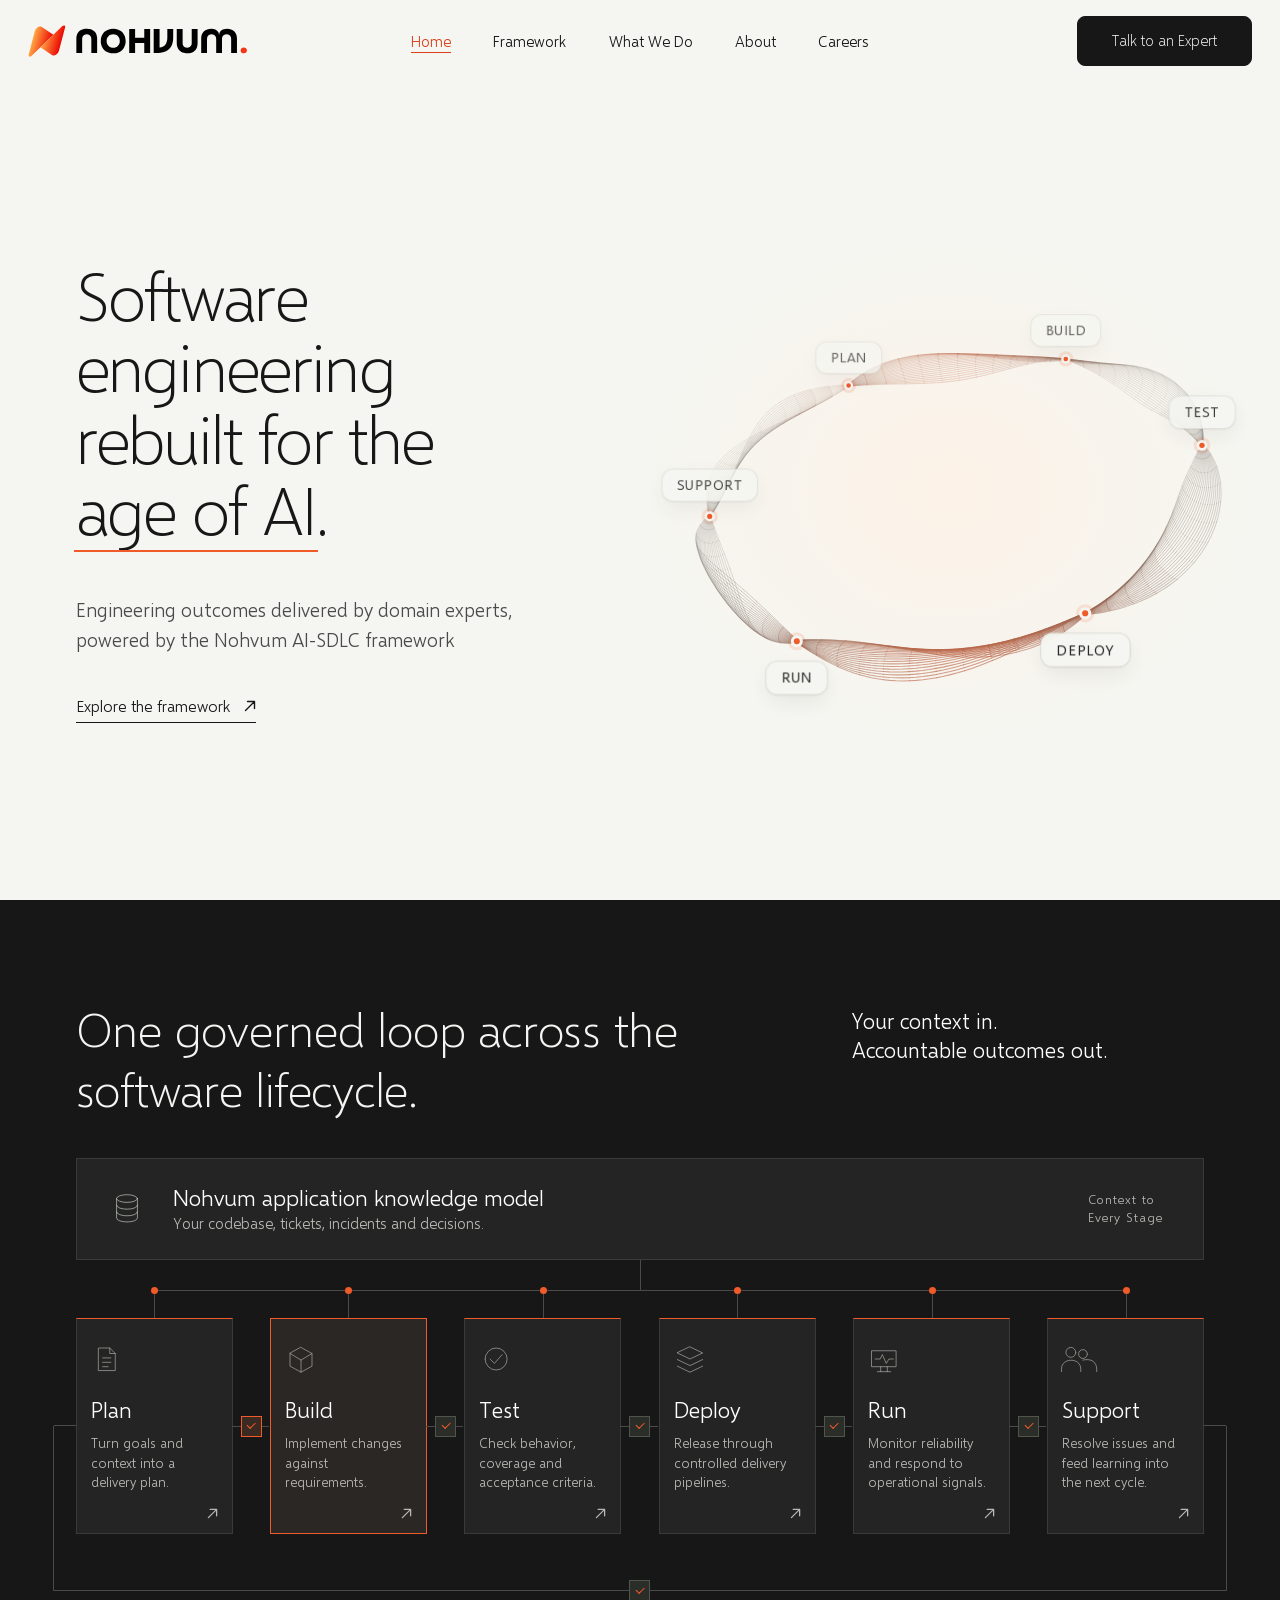
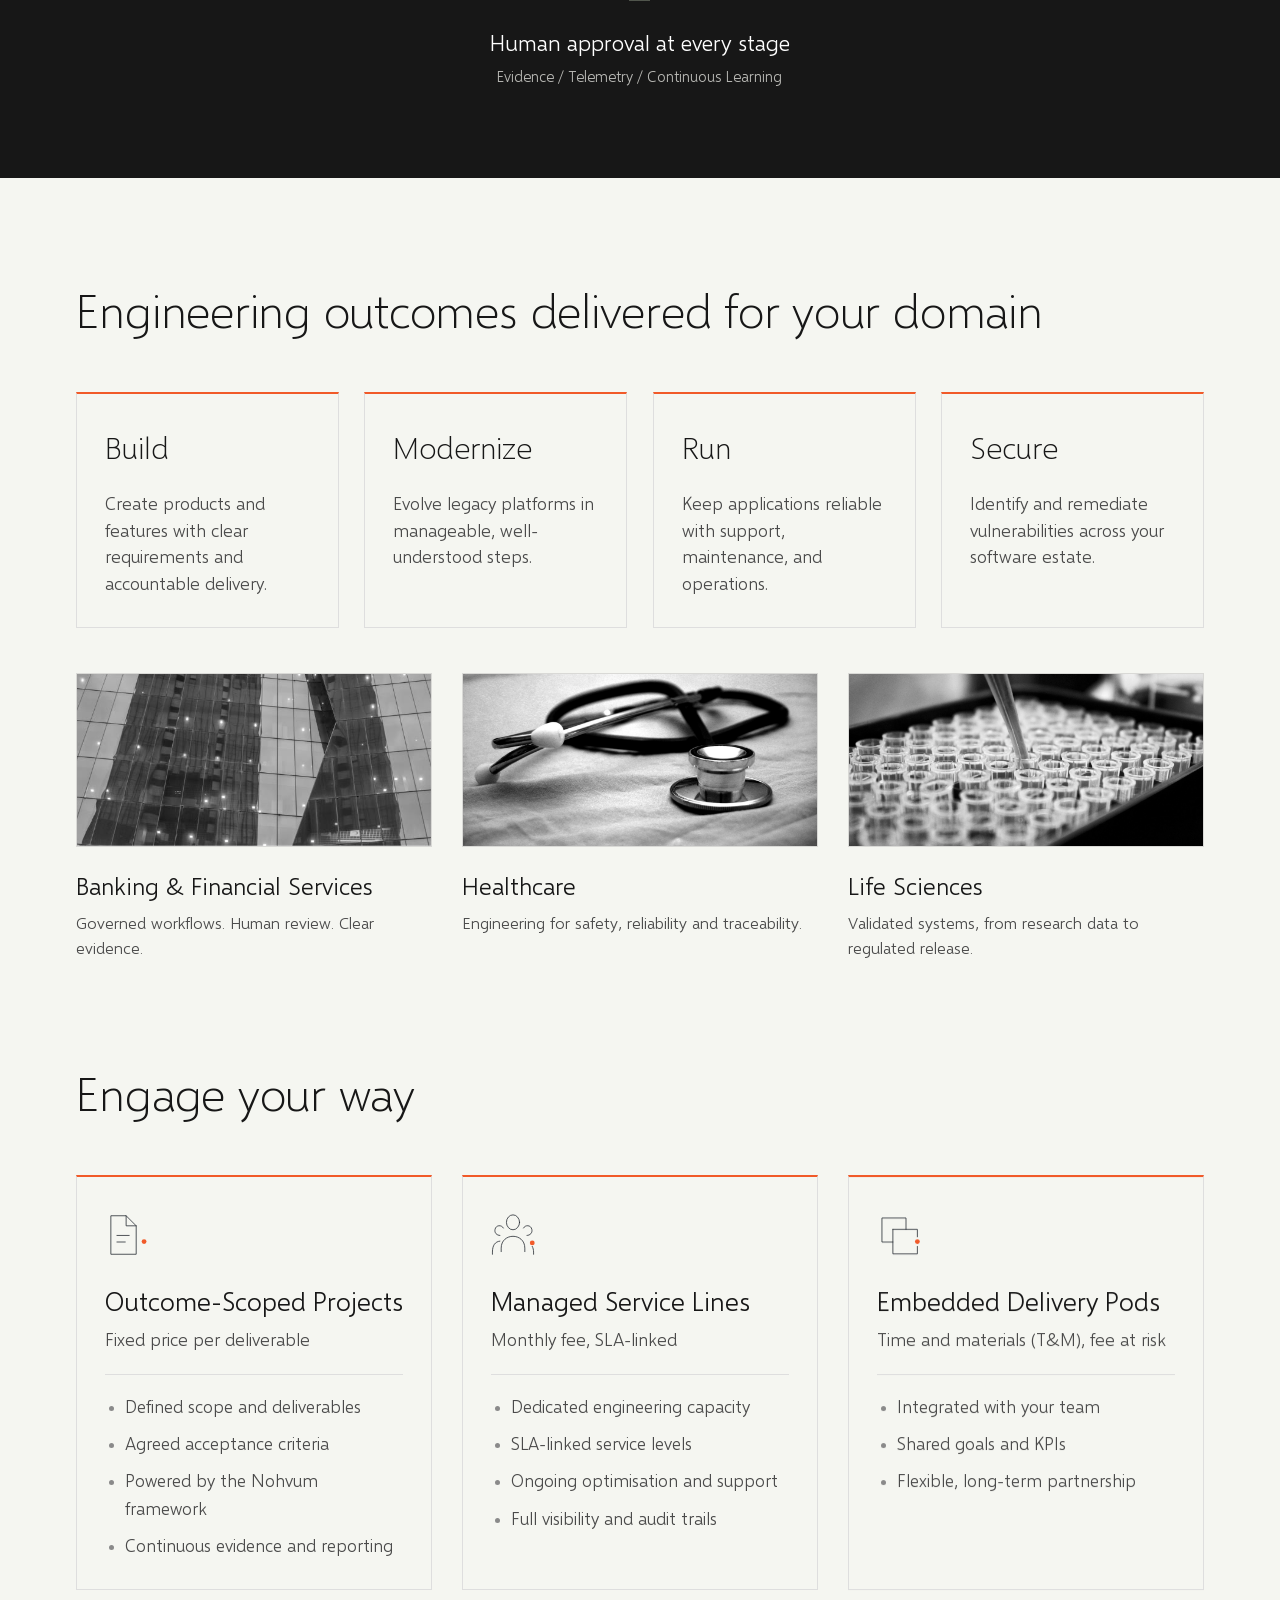
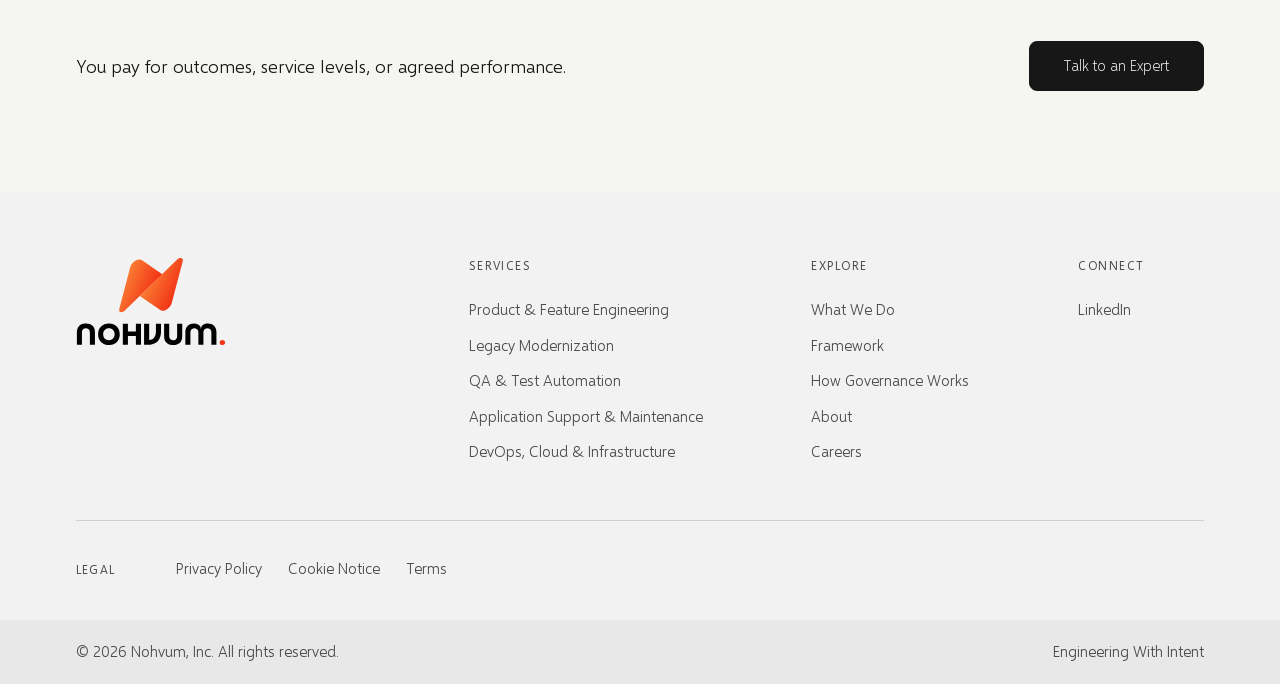
==== commit a5f17b2a: "Underline "age of AI" in the homepage hero, not just "age" The underline stops short of the period a" ====
--- a/index.html
+++ b/index.html
@@ -54,7 +54,7 @@
   <section class="hero section--hero" aria-labelledby="hero-title">
     <div class="container hero__grid">
       <div class="hero__copy">
-        <h1 class="display" id="hero-title">Software engineering <br class="br-wide">rebuilt for the <br class="br-wide"><span class="hero__u">age</span> of AI.</h1>
+        <h1 class="display" id="hero-title">Software engineering <br class="br-wide">rebuilt for the <br class="br-wide"><span class="hero__u">age of AI</span>.</h1>
         <p class="hero__lead" data-reveal data-reveal-delay="0.15">Engineering outcomes delivered by domain experts,<br class="br-sm-hide"> powered by the Nohvum AI-SDLC framework</p>
         <p data-reveal data-reveal-delay="0.25"><a class="link-arrow" href="framework.html">Explore the framework <svg class="arw" viewBox="0 0 12 12" aria-hidden="true"><path d="M1.5 10.5 10.5 1.5M3.5 1.5h7v7"/></svg></a></p>
       </div>
--- a/assets/css/home.css
+++ b/assets/css/home.css
@@ -18,8 +18,8 @@
 }
 .hero__copy { position: relative; z-index: 1; max-width: 610px; margin-right: clamp(16px, 2vw, 32px); }
 .hero__u { position: relative; display: inline-block; }
-.hero__u::after { content: ""; position: absolute; left: -2px; right: -6px; bottom: -0.12em; height: 2px; background: var(--orange); transform-origin: left; }
-.js-motion .hero__u::after { animation: hero-underline 700ms var(--ease-out) 250ms both; }
+.hero__u::after { content: ""; position: absolute; left: -2px; right: -2px; bottom: -0.12em; height: 2px; background: var(--orange); transform-origin: left; }
+.js-motion .hero__u::after { animation: hero-underline 900ms var(--ease-out) 250ms both; }
 @keyframes hero-underline { from { transform: scaleX(0); } to { transform: scaleX(1); } }
 .hero__lead { margin-top: clamp(32px, 4vw, 52px); font-size: clamp(1.05rem, 1rem + 0.3vw, 1.22rem); line-height: 1.55; color: var(--text-2); }
 .hero__copy .link-arrow { margin-top: clamp(28px, 3vw, 44px); }
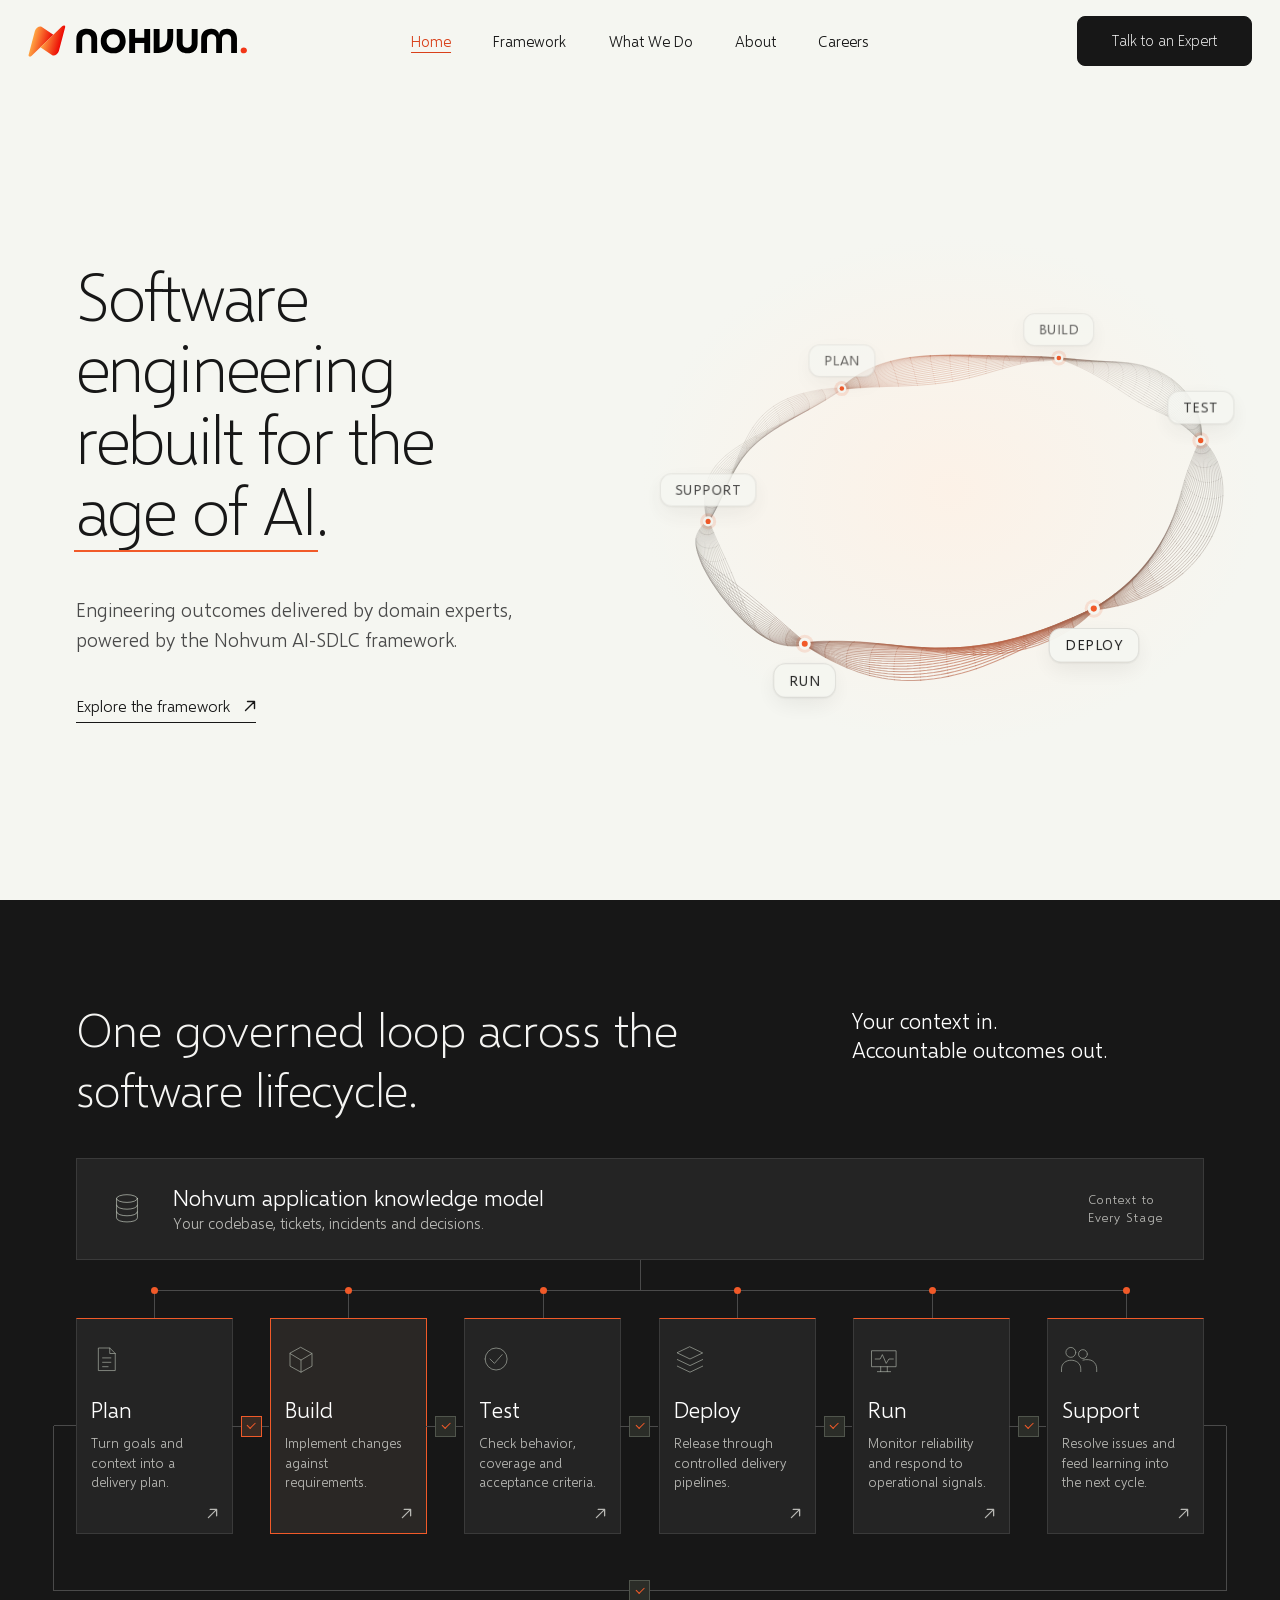
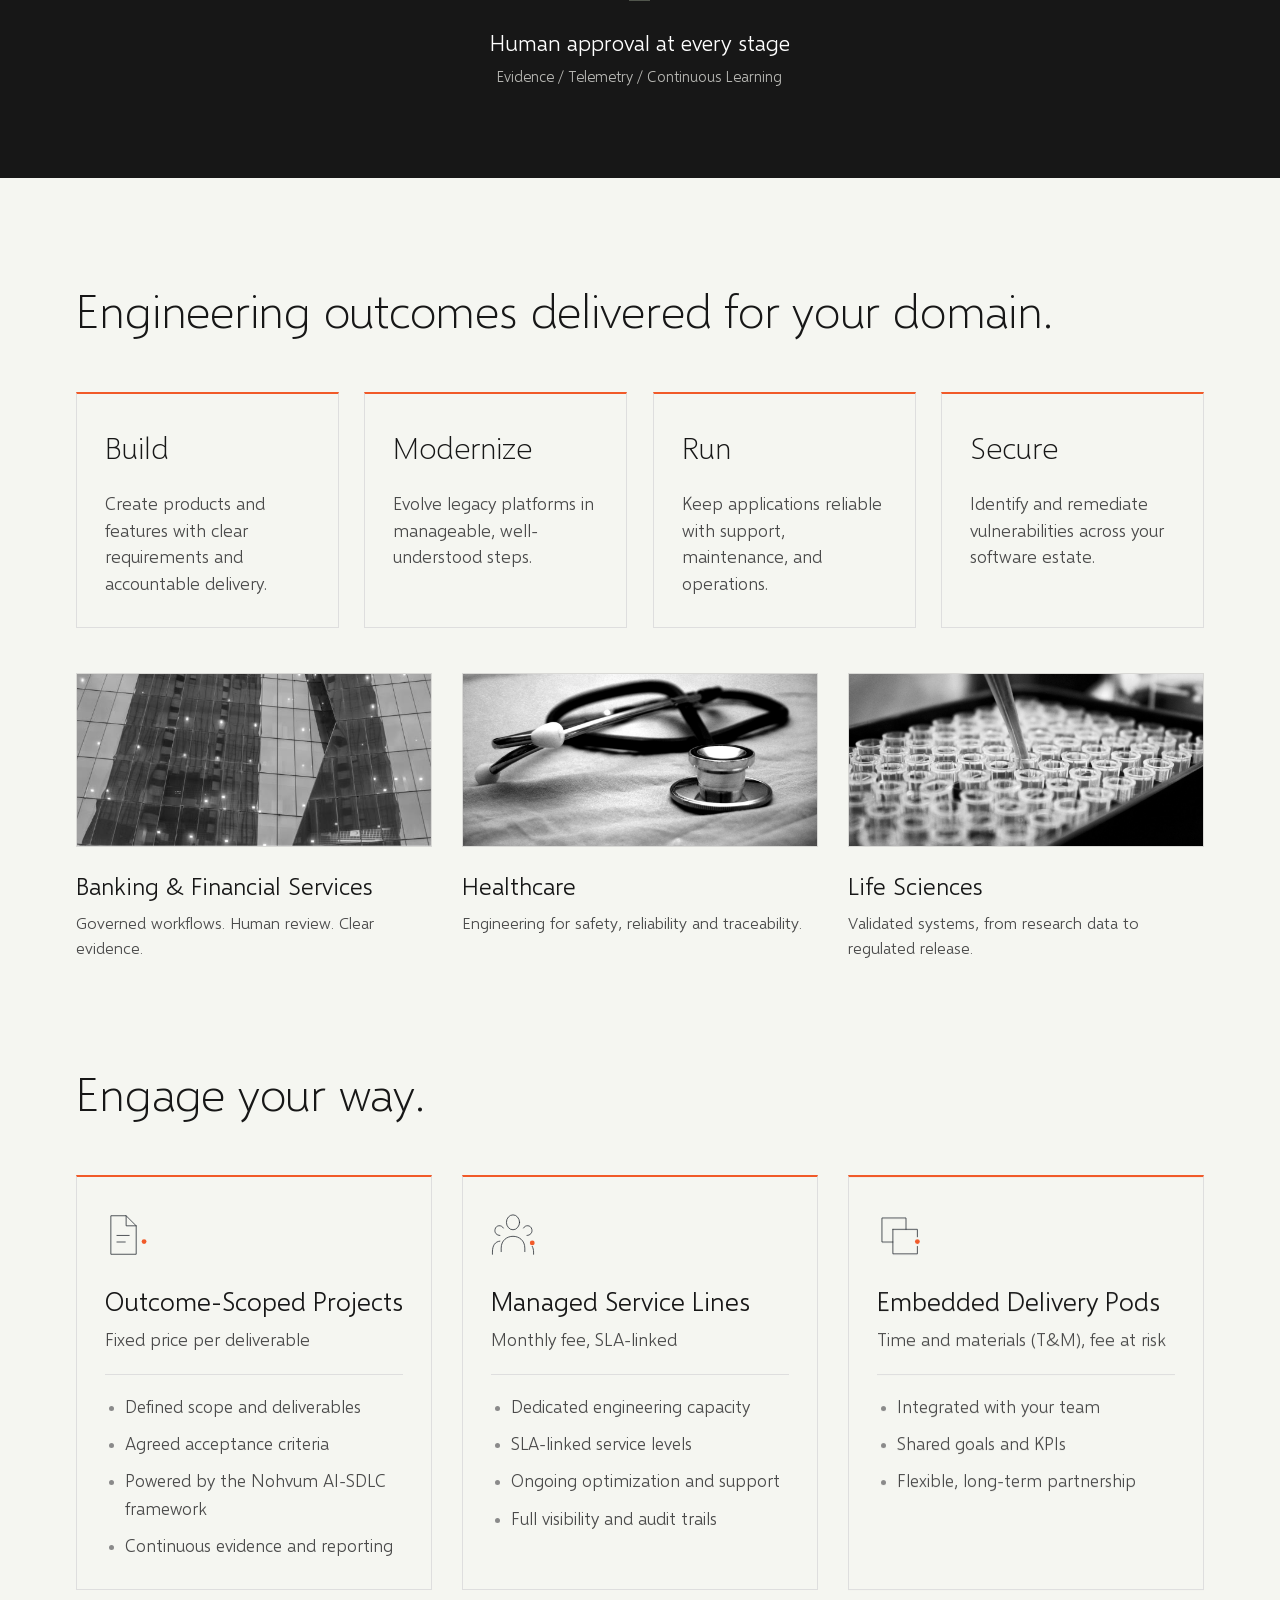
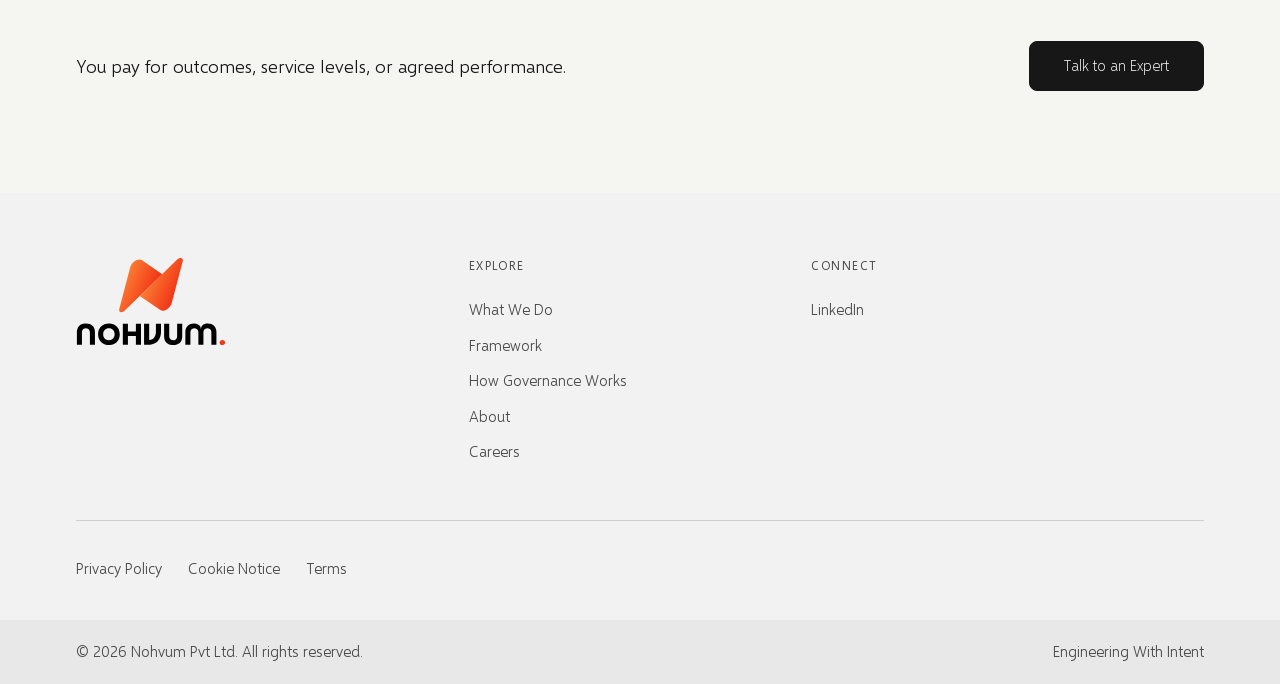
==== commit 78fa287f: "Apply audit Plan A: US spelling, Pvt Ltd footer, form labels, mobile menu and pills - US spelling: j" ====
--- a/index.html
+++ b/index.html
@@ -55,7 +55,7 @@
     <div class="container hero__grid">
       <div class="hero__copy">
         <h1 class="display" id="hero-title">Software engineering <br class="br-wide">rebuilt for the <br class="br-wide"><span class="hero__u">age of AI</span>.</h1>
-        <p class="hero__lead" data-reveal data-reveal-delay="0.15">Engineering outcomes delivered by domain experts,<br class="br-sm-hide"> powered by the Nohvum AI-SDLC framework</p>
+        <p class="hero__lead" data-reveal data-reveal-delay="0.15">Engineering outcomes delivered by domain experts,<br class="br-sm-hide"> powered by the Nohvum AI-SDLC framework.</p>
         <p data-reveal data-reveal-delay="0.25"><a class="link-arrow" href="framework.html">Explore the framework <svg class="arw" viewBox="0 0 12 12" aria-hidden="true"><path d="M1.5 10.5 10.5 1.5M3.5 1.5h7v7"/></svg></a></p>
       </div>
       <div class="hero__art">
@@ -164,7 +164,7 @@
   <!-- Services and engagement -->
   <section class="section section--soft" aria-labelledby="services-title">
     <div class="container">
-      <h2 class="h2 services__title" id="services-title" data-reveal>Engineering outcomes delivered for your domain</h2>
+      <h2 class="h2 services__title" id="services-title" data-reveal>Engineering outcomes delivered for your domain.</h2>
       <ul class="services" role="list" data-reveal-group>
         <li><a href="what-we-do.html#build"><span class="services__name">Build <svg class="arw" viewBox="0 0 12 12" aria-hidden="true"><path d="M1.5 10.5 10.5 1.5M3.5 1.5h7v7"/></svg></span><span class="services__text">Create products and features with clear requirements and accountable delivery.</span></a></li>
         <li><a href="what-we-do.html#modernize"><span class="services__name">Modernize <svg class="arw" viewBox="0 0 12 12" aria-hidden="true"><path d="M1.5 10.5 10.5 1.5M3.5 1.5h7v7"/></svg></span><span class="services__text">Evolve legacy platforms in manageable, well-understood steps.</span></a></li>
@@ -190,7 +190,7 @@
         </article>
       </div>
 
-      <h2 class="h2 engage__title" id="engage-title" data-reveal>Engage your way</h2>
+      <h2 class="h2 engage__title" id="engage-title" data-reveal>Engage your way.</h2>
       <ul class="engage" role="list" data-reveal-group>
         <li class="engage__card">
           <img src="assets/svg/home/engagement-01-outcome-scoped-projects.svg" alt="" width="56" height="56">
@@ -199,7 +199,7 @@
           <ul class="engage__list">
             <li>Defined scope and deliverables</li>
             <li>Agreed acceptance criteria</li>
-            <li>Powered by the Nohvum framework</li>
+            <li>Powered by the Nohvum AI-SDLC framework</li>
             <li>Continuous evidence and reporting</li>
           </ul>
         </li>
@@ -210,7 +210,7 @@
           <ul class="engage__list">
             <li>Dedicated engineering capacity</li>
             <li>SLA-linked service levels</li>
-            <li>Ongoing optimisation and support</li>
+            <li>Ongoing optimization and support</li>
             <li>Full visibility and audit trails</li>
           </ul>
         </li>
@@ -240,16 +240,6 @@
       <div class="site-footer__brand">
         <a class="site-footer__logo" href="index.html" aria-label="Nohvum home"><img src="assets/img/nohvum-lockup-vertical-orange-black.svg" alt="Nohvum" width="150" height="88"></a>
       </div>
-      <nav aria-labelledby="ft-services">
-        <h2 id="ft-services">Services</h2>
-        <ul>
-          <li><a href="what-we-do.html#build">Product &amp; Feature Engineering</a></li>
-          <li><a href="what-we-do.html#modernize">Legacy Modernization</a></li>
-          <li><a href="what-we-do.html#build">QA &amp; Test Automation</a></li>
-          <li><a href="what-we-do.html#run">Application Support &amp; Maintenance</a></li>
-          <li><a href="what-we-do.html#run">DevOps, Cloud &amp; Infrastructure</a></li>
-        </ul>
-      </nav>
       <nav aria-labelledby="ft-explore">
         <h2 id="ft-explore">Explore</h2>
         <ul>
@@ -263,21 +253,20 @@
       <nav aria-labelledby="ft-connect">
         <h2 id="ft-connect">Connect</h2>
         <ul>
-          <li><a href="#" data-todo="linkedin">LinkedIn</a></li>
+          <li><a href="https://www.linkedin.com/company/nohvum/home/" target="_blank" rel="noopener">LinkedIn<span class="visually-hidden"> (opens in a new tab)</span></a></li>
         </ul>
       </nav>
     </div>
     <div class="site-footer__legal">
-      <h2>Legal</h2>
-      <ul>
-        <li><a href="#" data-todo="privacy-policy">Privacy Policy</a></li>
-        <li><a href="#" data-todo="cookie-notice">Cookie Notice</a></li>
-        <li><a href="#" data-todo="terms">Terms</a></li>
+      <ul aria-label="Legal">
+        <li><a href="privacy-policy.html">Privacy Policy</a></li>
+        <li><a href="cookie-notice.html">Cookie Notice</a></li>
+        <li><a href="terms.html">Terms</a></li>
       </ul>
     </div>
   </div>
   <div class="site-footer__bar">
-    <div class="container"><p>&copy; 2026 Nohvum, Inc. All rights reserved.</p><p>Engineering With Intent</p></div>
+    <div class="container"><p>&copy; 2026 Nohvum Pvt Ltd. All rights reserved.</p><p>Engineering With Intent</p></div>
   </div>
 </footer>
 </body>
--- a/assets/css/site.css
+++ b/assets/css/site.css
@@ -174,8 +174,10 @@
   .nav-open .nav-toggle__bars::before { transform: translateY(3.5px) rotate(45deg); }
   .nav-open .nav-toggle__bars::after { transform: translateY(-3.5px) rotate(-45deg); }
   .site-nav {
-    position: fixed; inset: var(--header-h) 0 auto 0; flex-direction: column; align-items: stretch; gap: 0;
-    background: var(--bg-hero); border-bottom: 1px solid var(--line-strong); padding: 8px var(--gutter) 24px;
+    /* full height below the bar; the header's backdrop-filter makes it the containing block, so size from the viewport */
+    position: fixed; inset: var(--header-h) 0 auto 0; height: calc(100vh - var(--header-h)); height: calc(100dvh - var(--header-h));
+    overflow-y: auto; overscroll-behavior: contain; flex-direction: column; align-items: stretch; gap: 0;
+    background: var(--bg-hero); padding: 8px var(--gutter) 24px;
     visibility: hidden; opacity: 0; transform: translateY(-6px);
     transition: opacity var(--dur-fast), transform var(--dur-fast), visibility 0s linear var(--dur-fast);
   }
@@ -197,35 +199,6 @@
 .cta-band__aside p { color: var(--text-on-dark); font-size: 0.95rem; margin-bottom: 20px; }
 .cta-band__actions { display: flex; flex-wrap: wrap; gap: 12px 32px; align-items: center; }
 @media (max-width: 760px) { .cta-band__grid { grid-template-columns: 1fr; } }
-
-/* ---------- Comparison (Traditional vs Nohvum) ---------- */
-.compare { display: grid; grid-template-columns: 1fr 1fr; gap: 48px clamp(40px, 6vw, 96px); position: relative; }
-.compare__side { display: flex; flex-direction: column; }
-.compare__side .compare__figure { margin-top: auto; }
-.compare__label { font-size: 1.15rem; font-weight: 350; margin-bottom: 18px; }
-.compare__q { font-size: clamp(1.35rem, 1.1rem + 0.8vw, 1.85rem); font-weight: 300; line-height: 1.28; margin-bottom: clamp(40px, 5vw, 64px); }
-.compare__figure { display: flex; flex-direction: column; align-items: center; }
-.compare__stack { width: 100%; display: flex; flex-direction: column; align-items: center; gap: 10px; }
-.tier { display: grid; place-items: center; height: 60px; background: var(--sage); border: 1px solid var(--sage-line); color: var(--text-2); font-size: 1.2rem; font-weight: 350; }
-.tier--1 { width: 36%; } .tier--2 { width: 68%; } .tier--3 { width: 97%; }
-.gate-stack { width: 100%; display: flex; flex-direction: column; align-items: center; }
-.gate-stack__seniors { width: 64%; height: 60px; display: grid; place-items: center; background: #333; color: #fff; font-size: 1.2rem; font-weight: 350; }
-.gate-stack__stem { width: 1px; height: 22px; background: var(--line-strong); }
-.gate-stack__label { font-size: 1.2rem; font-weight: 350; margin: 4px 0 14px; }
-.gate-stack__bar { position: relative; width: 86%; height: 3px; background: #333; }
-.gate-stack__dot { position: absolute; left: 50%; top: 50%; width: 13px; height: 13px; margin: -6.5px 0 0 -6.5px; border-radius: 50%; background: var(--orange); }
-.gate-stack__ring { position: absolute; left: 50%; top: 50%; width: 13px; height: 13px; margin: -6.5px 0 0 -6.5px; border-radius: 50%; border: 1.5px solid var(--orange); opacity: 0; pointer-events: none; }
-.gate-stack__output { width: 100%; height: 60px; display: grid; place-items: center; border: 1px solid var(--sage-line); background: #fffdfa; color: var(--orange); font-size: 1.2rem; font-weight: 350; }
-.compare__base { width: 100%; height: 14px; margin-top: 16px; border: 1px solid var(--line-strong); border-top: 0; }
-.compare__caption { text-align: center; margin-top: 26px; min-height: 72px; }
-.compare__caption strong { display: block; font-weight: 350; font-size: 1.2rem; }
-.compare__caption span { display: block; font-size: 0.95rem; color: var(--text-2); margin-top: 6px; }
-.compare__divider { position: absolute; left: calc(50% - 52px); bottom: 158px; width: 104px; height: 1px; background: var(--line); }
-.compare__divider::after { content: ""; position: absolute; left: 50%; top: 50%; width: 13px; height: 13px; margin: -6.5px 0 0 -6.5px; border-radius: 50%; background: var(--orange); }
-@media (max-width: 760px) {
-  .compare { grid-template-columns: 1fr; }
-  .compare__divider { display: none; }
-}
 
 /* ---------- Cards / images ---------- */
 .media-card { display: block; text-decoration: none; color: inherit; }
--- a/assets/css/ring.css
+++ b/assets/css/ring.css
@@ -19,7 +19,10 @@
 .ring-pill:focus-visible { outline: 2px solid var(--orange); outline-offset: 3px; }
 .ring-pill[aria-selected="true"] { border-color: rgba(241, 90, 41, 0.55); box-shadow: 0 0 0 4px rgba(241, 90, 41, 0.12), 0 10px 34px rgba(241, 90, 41, 0.28); }
 /* Name-only labels; on phones they shrink so all six fit around the ring. */
-.ring.is-compact .ring-pill { padding: 6px 9px; font-size: 0.66rem; letter-spacing: 0.02em; }
+.ring.is-compact .ring-pill { padding: 9px 11px; font-size: 0.75rem; letter-spacing: 0.02em; }
+/* compact pills: an invisible 44px-tall touch target around the smaller visible pill */
+.is-compact .ring-pill { position: relative; }
+.is-compact .ring-pill::after { content: ""; position: absolute; left: -2px; right: -2px; top: 50%; height: 44px; transform: translateY(-50%); }
 
 
 /* overview mode (home): stages are links; the ring turns on its own and is not draggable */
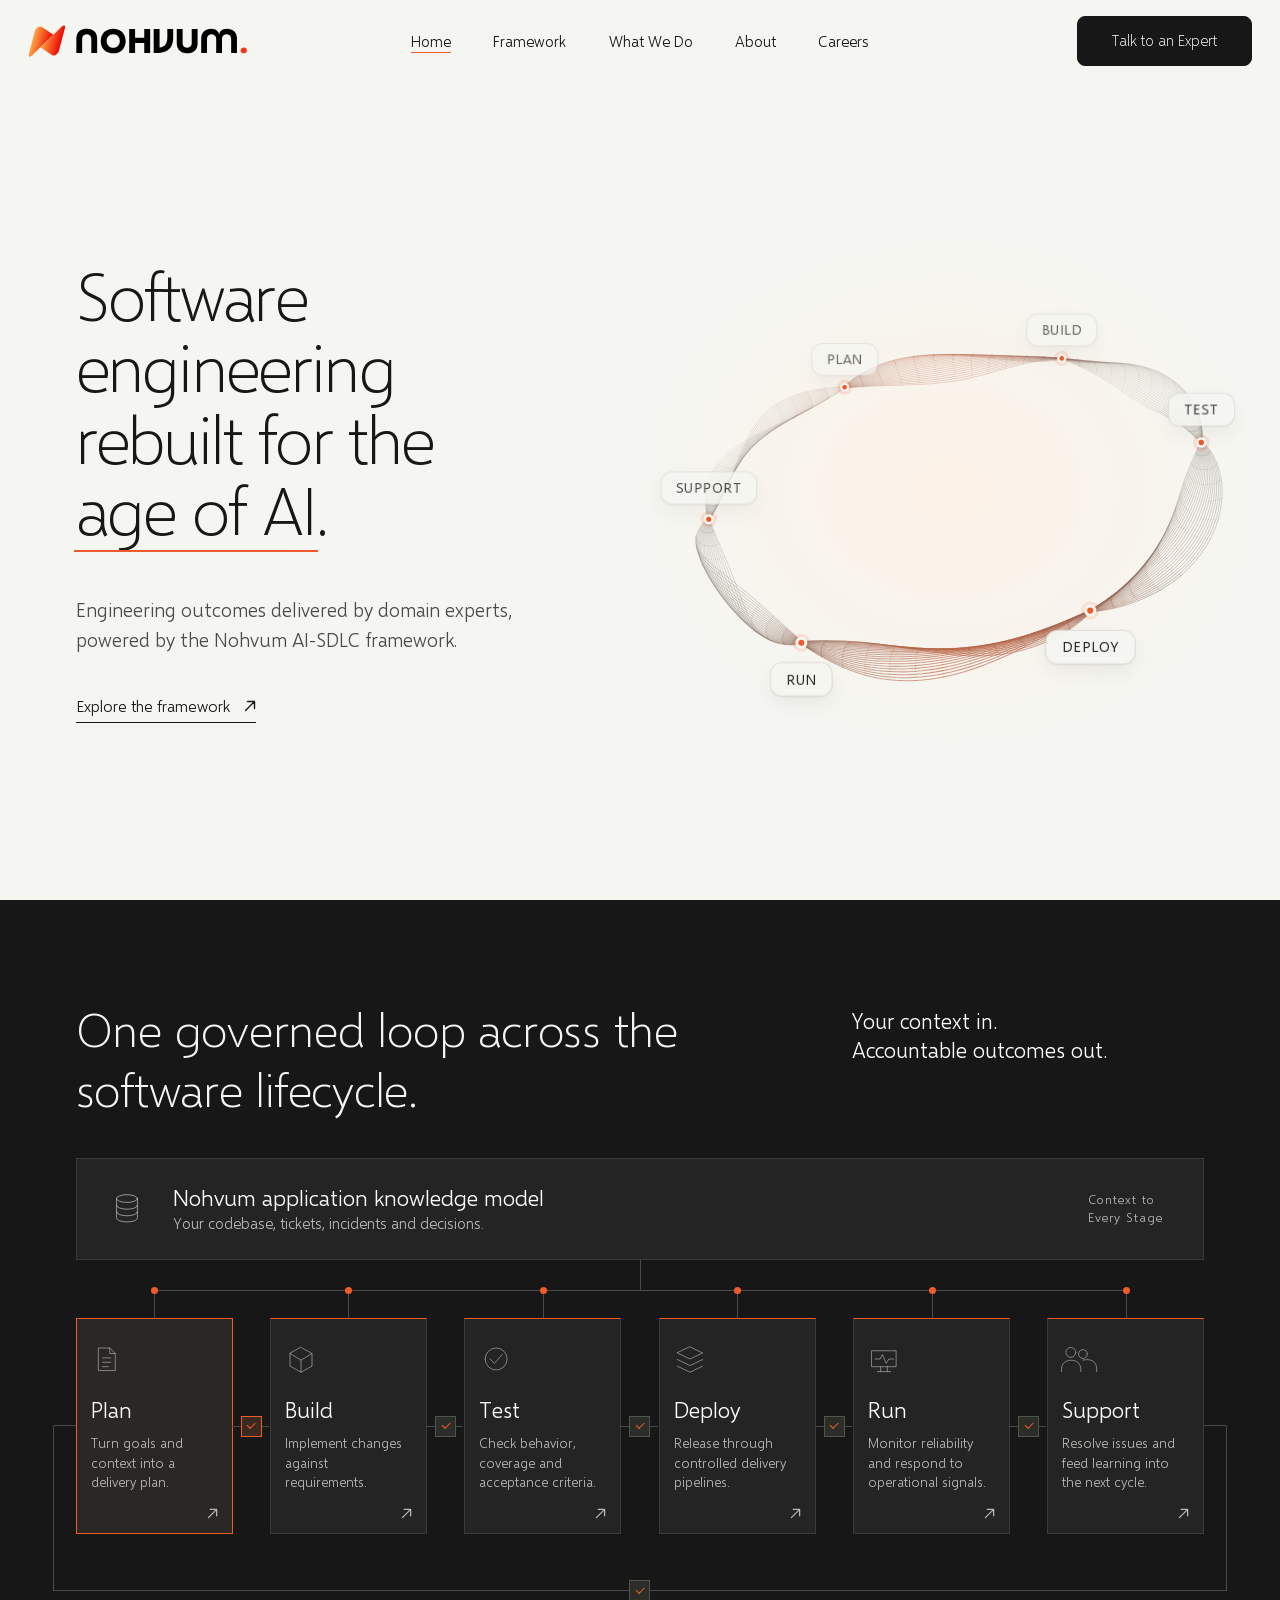
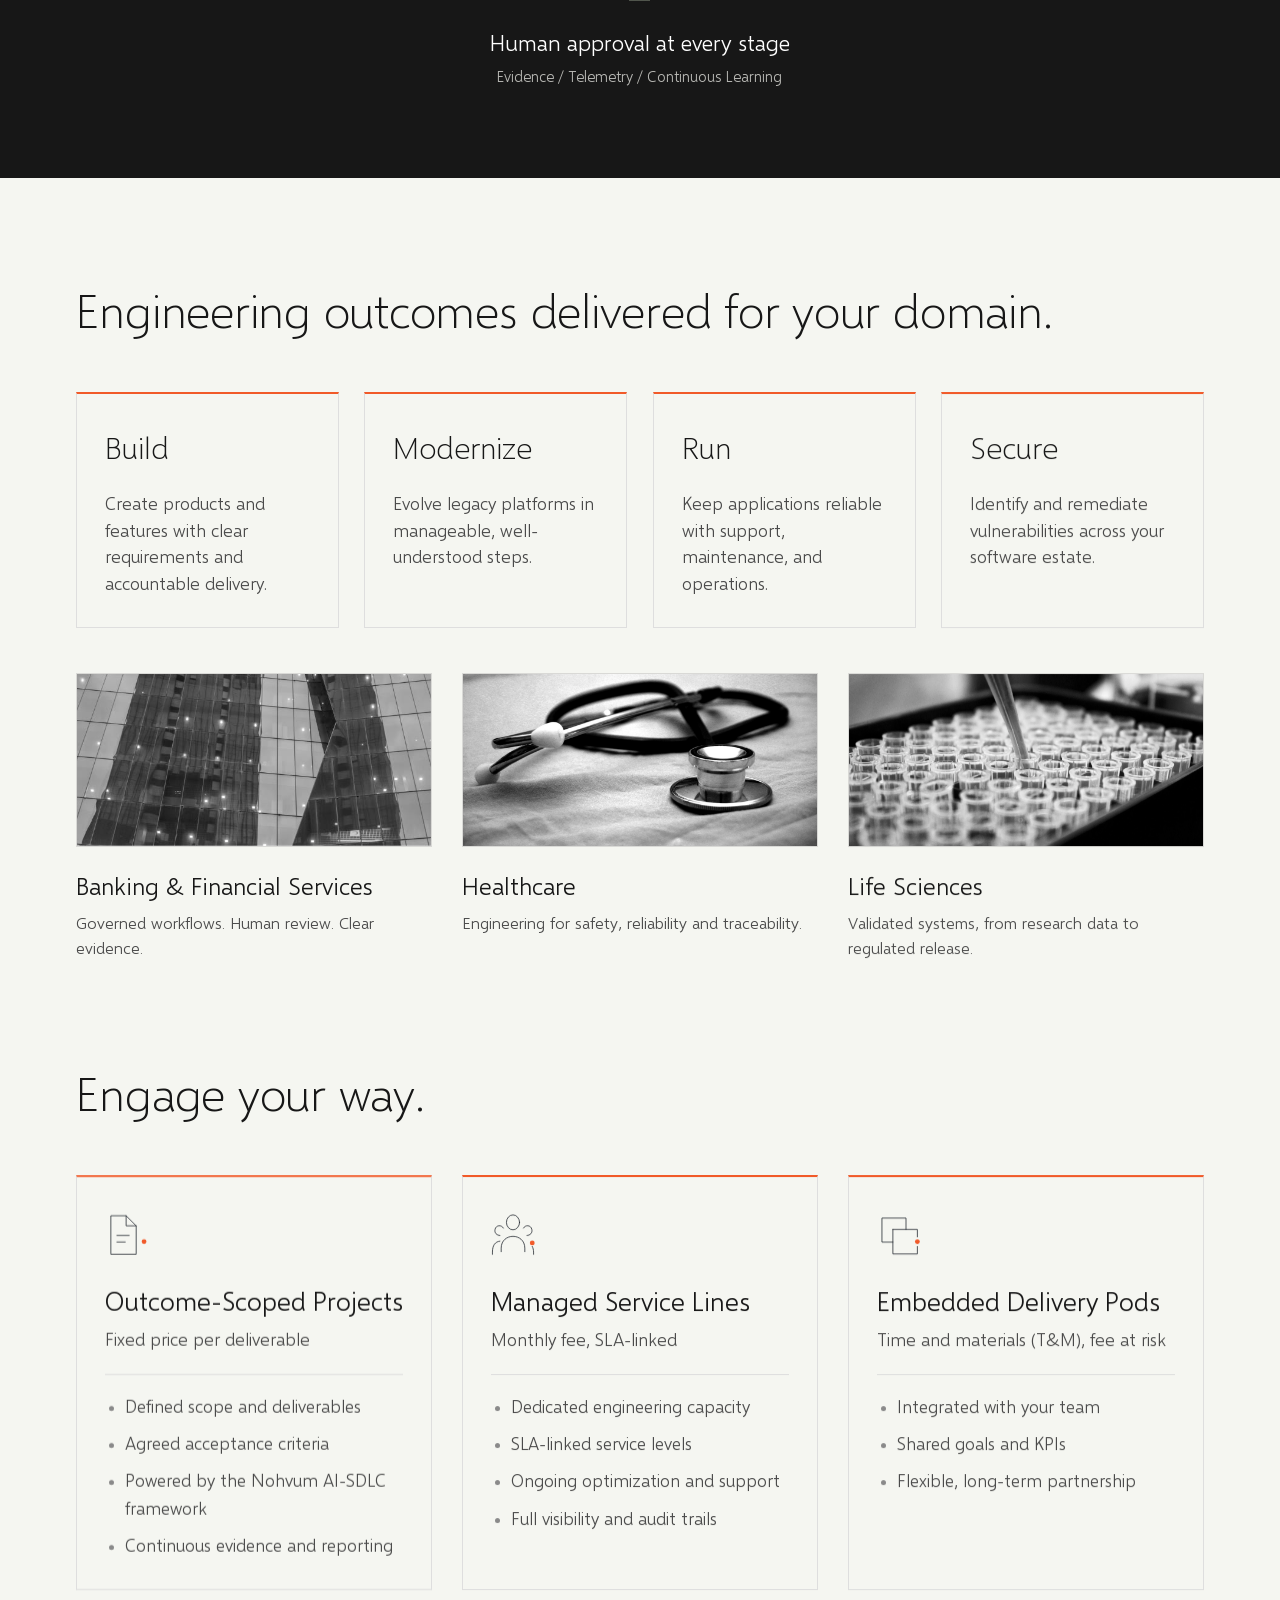
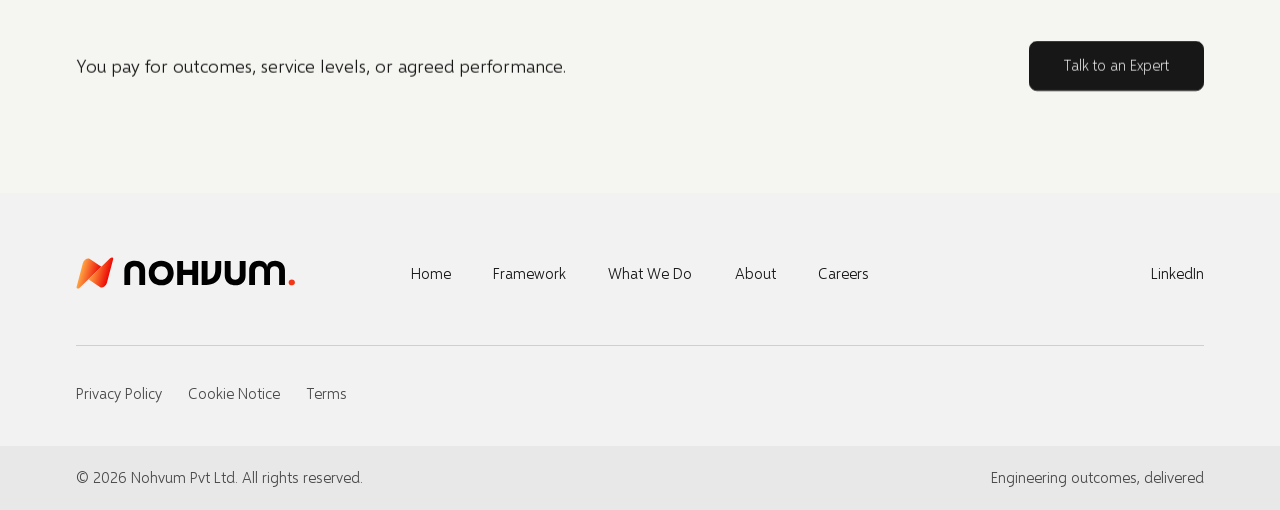
==== commit 770308e8: "Rework the footer and add draft legal pages - Footer matches the header: same horizontal logo and si" ====
--- a/index.html
+++ b/index.html
@@ -238,20 +238,18 @@
   <div class="container">
     <div class="site-footer__top">
       <div class="site-footer__brand">
-        <a class="site-footer__logo" href="index.html" aria-label="Nohvum home"><img src="assets/img/nohvum-lockup-vertical-orange-black.svg" alt="Nohvum" width="150" height="88"></a>
-      </div>
-      <nav aria-labelledby="ft-explore">
-        <h2 id="ft-explore">Explore</h2>
+        <a class="site-footer__logo" href="index.html" aria-label="Nohvum home"><img src="assets/img/nohvum-lockup-horizontal.svg" alt="Nohvum" width="220" height="32"></a>
+      </div>
+      <nav class="site-footer__explore" aria-label="Explore">
         <ul>
+          <li><a href="index.html">Home</a></li>
+          <li><a href="framework.html">Framework</a></li>
           <li><a href="what-we-do.html">What We Do</a></li>
-          <li><a href="framework.html">Framework</a></li>
-          <li><a href="framework.html#governance">How Governance Works</a></li>
           <li><a href="about.html">About</a></li>
           <li><a href="careers.html">Careers</a></li>
         </ul>
       </nav>
-      <nav aria-labelledby="ft-connect">
-        <h2 id="ft-connect">Connect</h2>
+      <nav class="site-footer__connect" aria-label="Connect">
         <ul>
           <li><a href="https://www.linkedin.com/company/nohvum/home/" target="_blank" rel="noopener">LinkedIn<span class="visually-hidden"> (opens in a new tab)</span></a></li>
         </ul>
@@ -266,7 +264,7 @@
     </div>
   </div>
   <div class="site-footer__bar">
-    <div class="container"><p>&copy; 2026 Nohvum Pvt Ltd. All rights reserved.</p><p>Engineering With Intent</p></div>
+    <div class="container"><p>&copy; 2026 Nohvum Pvt Ltd. All rights reserved.</p><p>Engineering outcomes, delivered</p></div>
   </div>
 </footer>
 </body>
--- a/assets/css/site.css
+++ b/assets/css/site.css
@@ -17,7 +17,6 @@
   --text-on-dark: #f4f4f2;
   --text-on-dark-2: #b8b8b4;
   --orange: #f15a29;
-  --orange-text: #d9401a;
   --line: #d9d9d6;
   --line-strong: #949494;
   --line-dark: #4a4a4a;
@@ -148,8 +147,8 @@
 .site-nav { display: flex; align-items: center; gap: clamp(24px, 3.3vw, 44px); }
 .site-nav__list { display: flex; gap: clamp(24px, 3.3vw, 44px); list-style: none; margin: 0; padding: 0; }
 .site-nav__list a { text-decoration: none; font-size: 0.95rem; color: var(--ink); padding-block: 6px; transition: color var(--dur-fast); }
-.site-nav__list a:hover { color: var(--orange-text); }
-.site-nav__list a[aria-current="page"] { color: var(--orange-text); text-decoration: underline; text-underline-offset: 5px; text-decoration-thickness: 1px; }
+/* ink text (16.5:1); the orange lives in the underline, not the text */
+.site-nav__list a:hover, .site-nav__list a[aria-current="page"] { color: var(--ink); text-decoration: underline; text-decoration-color: var(--orange); text-underline-offset: 5px; text-decoration-thickness: 1px; }
 .site-nav .btn { margin-left: clamp(0px, 1.5vw, 14px); }
 .nav-toggle { display: none; }
 /* Desktop: logo | centred links | CTA. The side columns are equal so the links sit on the page centre;
@@ -235,22 +234,30 @@
 
 /* ---------- Footer ---------- */
 .site-footer { background: var(--bg-footer); font-size: 0.95rem; }
-.site-footer__top { display: grid; grid-template-columns: 1.4fr 1.2fr 0.9fr 0.5fr; gap: 40px; padding-block: 64px 56px; }
-.site-footer__logo img { width: 150px; }
+/* Same three columns as the header: logo | Explore on the page centre, under the nav links | Connect at the right edge. */
+.site-footer__top { display: grid; grid-template-columns: minmax(max-content, 1fr) auto minmax(max-content, 1fr); gap: 40px; padding-block: 64px 56px; }
+.site-footer__top > nav:last-child { justify-self: end; }
+/* Explore: one row of links, spaced like the top nav */
+.site-footer .site-footer__explore ul { display: flex; flex-wrap: wrap; gap: 12px clamp(24px, 3.3vw, 44px); }
+.site-footer .site-footer__explore a, .site-footer .site-footer__connect a { color: var(--ink); }
+.site-footer__top { align-items: center; }
+/* same lockup and size as the header logo; a block so it centres on the link row with no baseline gap */
+.site-footer__logo { display: block; width: 220px; }
+.site-footer__logo img { display: block; width: 100%; height: auto; }
+@media (max-width: 899px) { .site-footer__logo { width: 164px; } }
 .site-footer h2 { font-size: var(--fs-xs); font-weight: 400; letter-spacing: 0.12em; text-transform: uppercase; color: var(--text-2); margin-bottom: 22px; }
 .site-footer ul { list-style: none; padding: 0; margin: 0; display: grid; gap: 12px; }
 .site-footer a { text-decoration: none; color: var(--text-2); }
 .site-footer a:hover { color: var(--ink); text-decoration: underline; text-underline-offset: 3px; }
 .site-footer__legal { display: flex; flex-wrap: wrap; align-items: baseline; gap: 12px 26px; padding-block: 36px 40px; border-top: 1px solid #cfcfcf; }
-.site-footer__legal h2 { margin: 0 34px 0 0; }
 .site-footer__legal ul { display: flex; flex-wrap: wrap; gap: 12px 26px; }
 .site-footer__bar { background: var(--bg-footer-bar); }
 .site-footer__bar .container { display: flex; justify-content: space-between; gap: 16px; flex-wrap: wrap; padding-block: 20px; color: var(--text-2); }
 @media (max-width: 899px) {
-  .site-footer__top { grid-template-columns: 1fr 1fr; }
-  .site-footer__brand { grid-column: 1 / -1; }
-}
-@media (max-width: 480px) { .site-footer__top { grid-template-columns: 1fr; } }
+  .site-footer__top { grid-template-columns: 1fr; align-items: start; }
+  .site-footer__top > nav:last-child { justify-self: start; }
+}
+@media (max-width: 480px) { .site-footer__top { grid-template-columns: 1fr; } .site-footer__top > nav:last-child { justify-self: start; } }
 
 /* ---------- Motion ---------- */
 /* Hidden start state only when JS has opted in (html.js-motion) and the visitor allows motion. */
--- a/assets/css/home.css
+++ b/assets/css/home.css
@@ -138,7 +138,6 @@
 @media (prefers-reduced-motion: reduce) { .services li, .engage__card, .services__name .arw { transition: none; } .services li:hover, .services li:focus-within, .engage__card:hover { translate: none; } }
 .services a { display: block; width: 100%; padding: 30px 28px; text-decoration: none; color: inherit; }
 .services__name { display: flex; align-items: center; gap: 12px; font-size: clamp(1.5rem, 1.2rem + 0.9vw, 1.95rem); font-weight: 300; margin-bottom: 18px; transition: color var(--dur-fast); }
-.services a:hover .services__name { color: var(--orange-text); }
 .services__name .arw { width: 14px; height: 14px; opacity: 0; transform: translate(-6px, 6px); transition: opacity 300ms var(--ease-out), transform 300ms var(--ease-out); }
 .services a:hover .services__name .arw, .services a:focus-visible .services__name .arw { opacity: 1; transform: none; }
 @media (hover: none) { .services__name .arw { opacity: 1; transform: none; } }
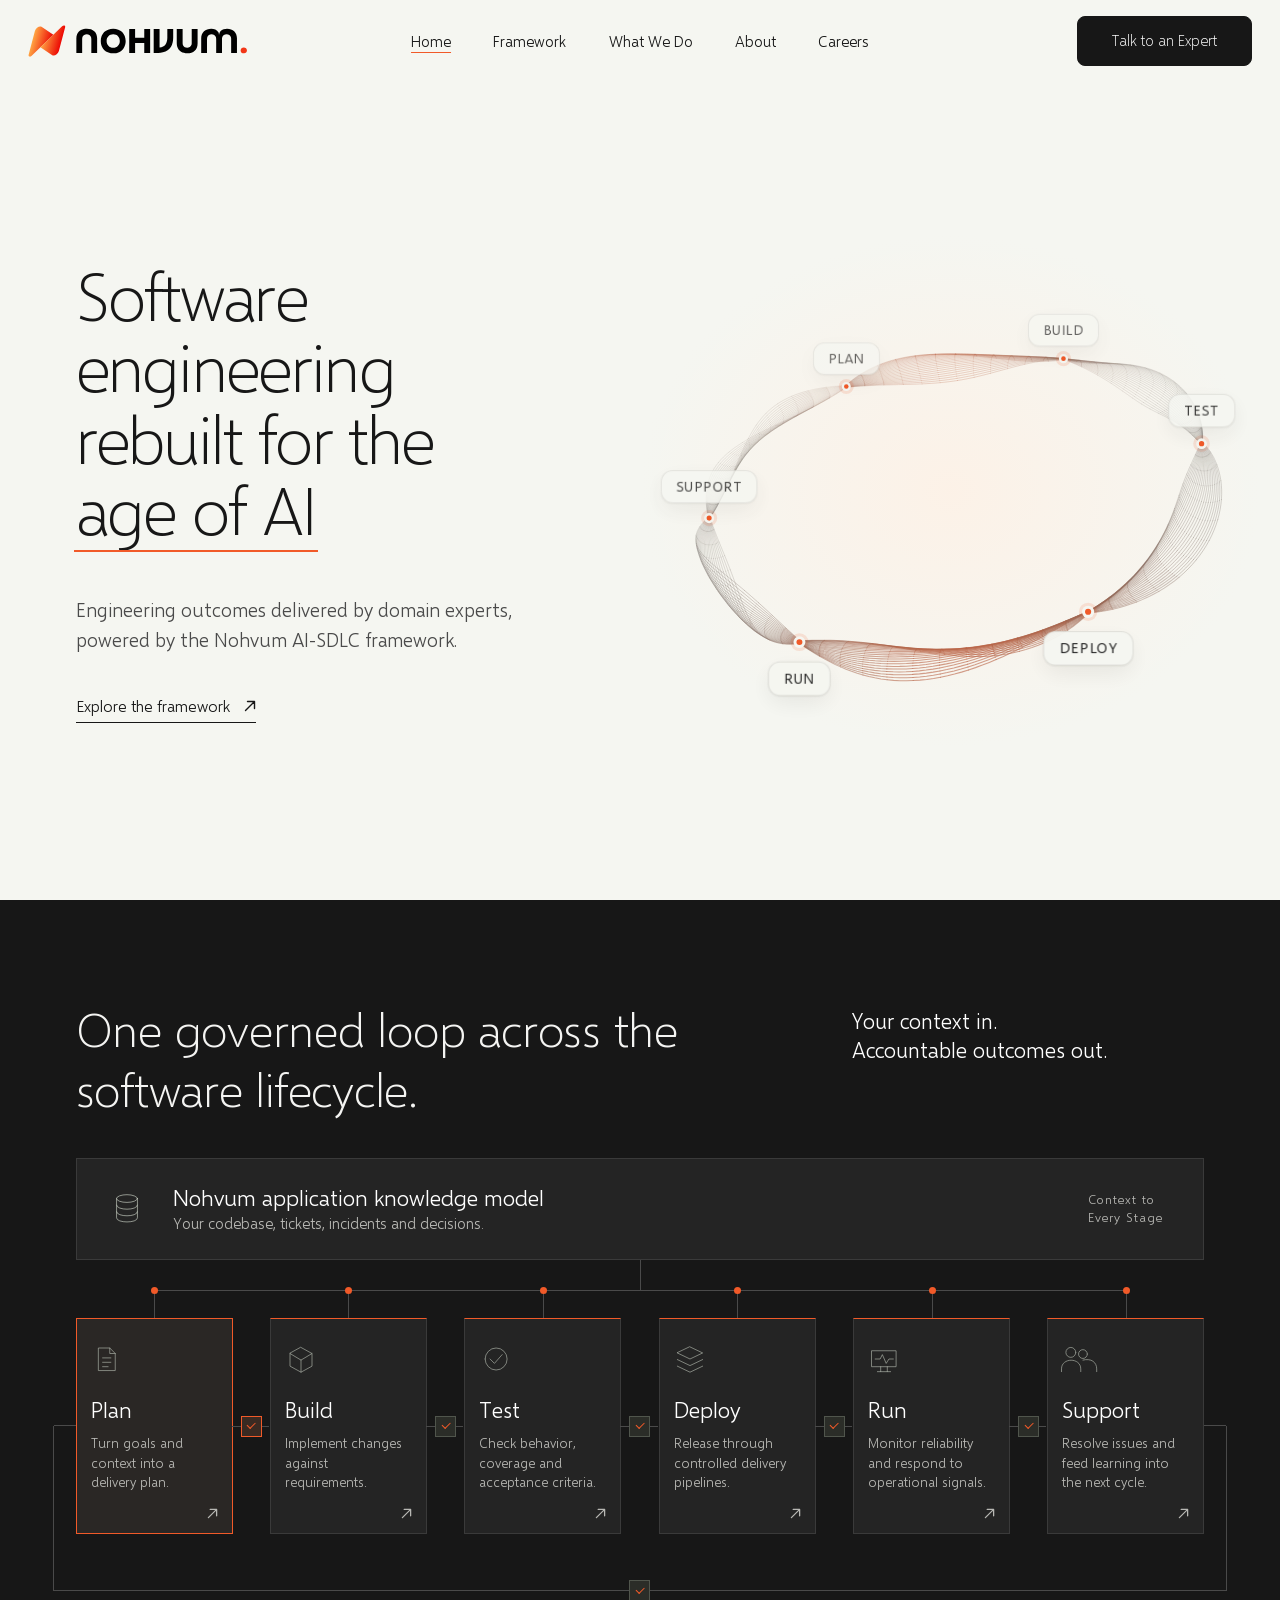
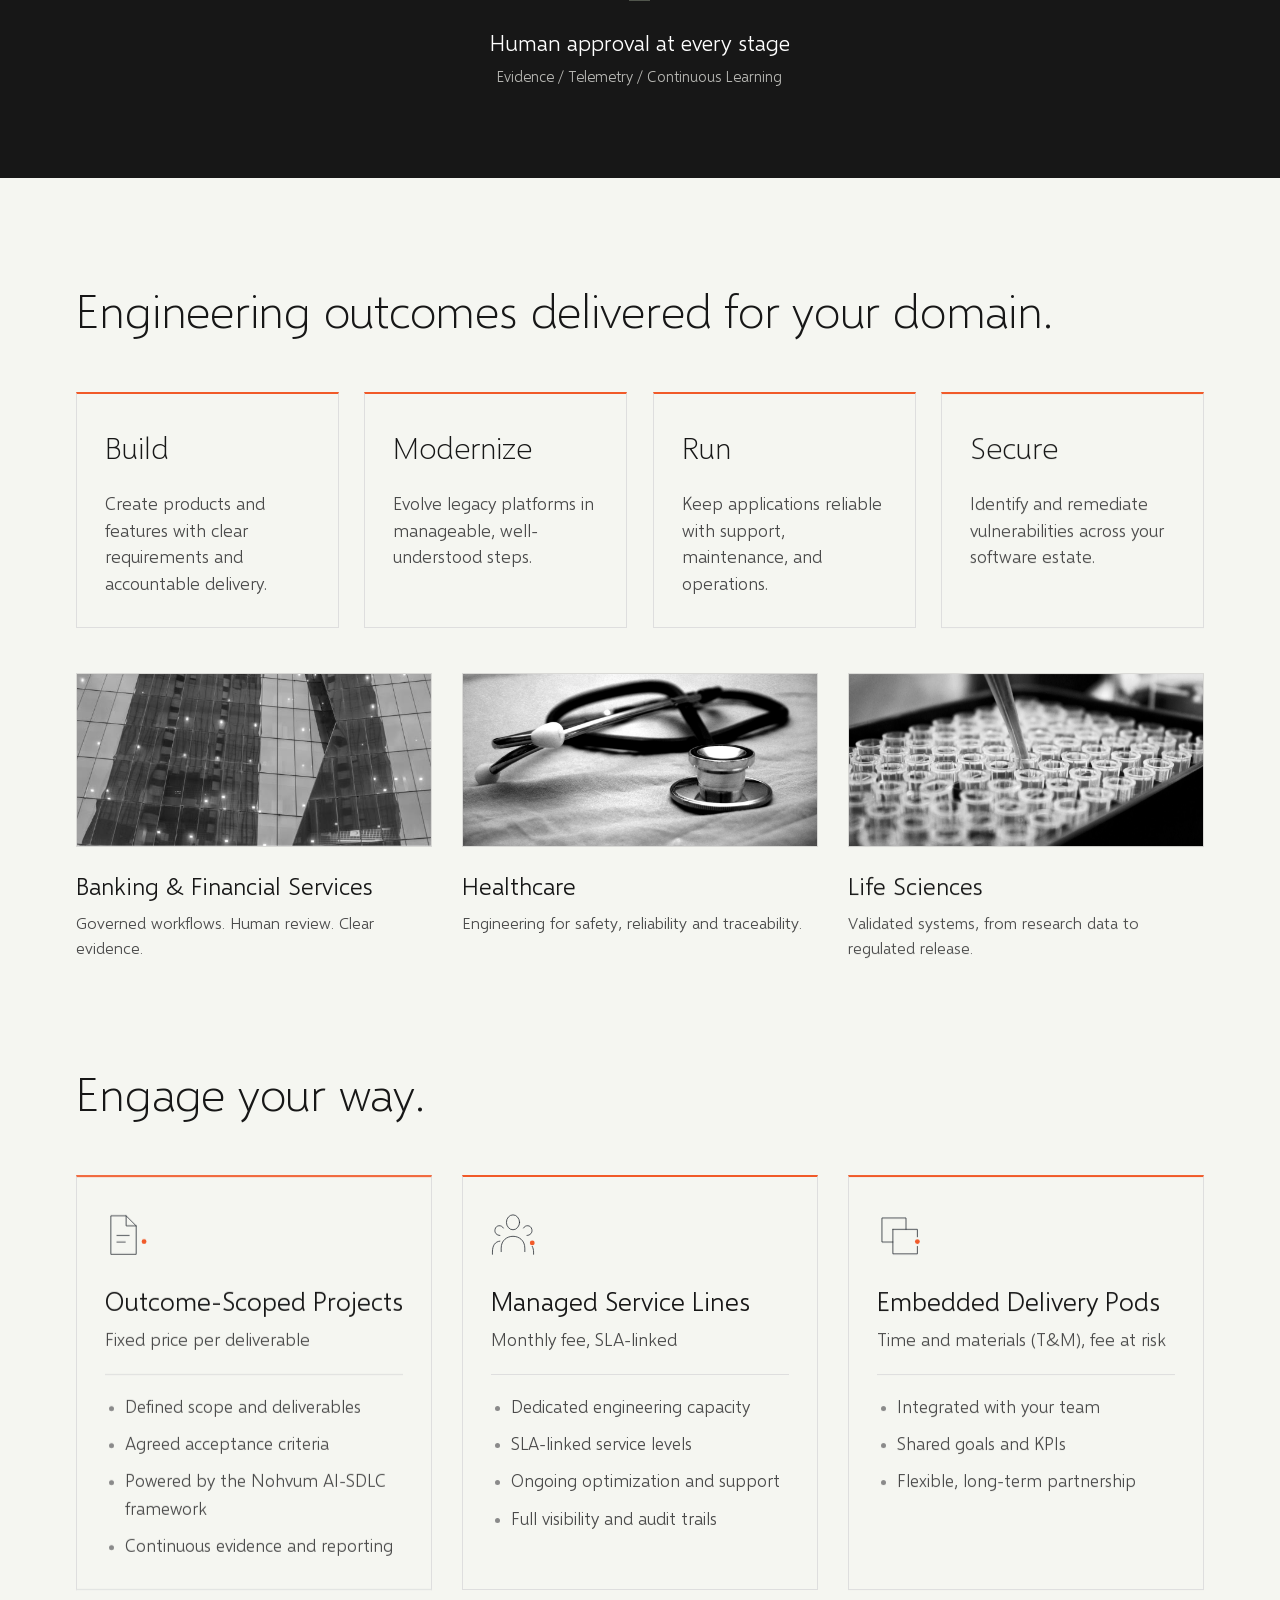
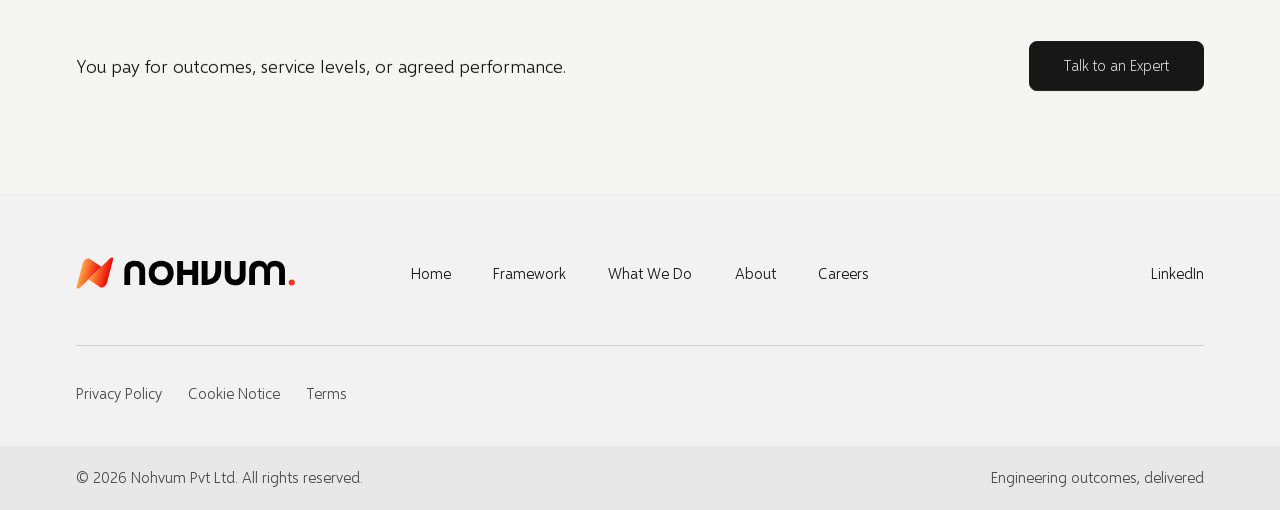
==== commit d745499f: "Drop the full stop from the Home headline" ====
--- a/index.html
+++ b/index.html
@@ -54,7 +54,7 @@
   <section class="hero section--hero" aria-labelledby="hero-title">
     <div class="container hero__grid">
       <div class="hero__copy">
-        <h1 class="display" id="hero-title">Software engineering <br class="br-wide">rebuilt for the <br class="br-wide"><span class="hero__u">age of AI</span>.</h1>
+        <h1 class="display" id="hero-title">Software engineering <br class="br-wide">rebuilt for the <br class="br-wide"><span class="hero__u">age of AI</span></h1>
         <p class="hero__lead" data-reveal data-reveal-delay="0.15">Engineering outcomes delivered by domain experts,<br class="br-sm-hide"> powered by the Nohvum AI-SDLC framework.</p>
         <p data-reveal data-reveal-delay="0.25"><a class="link-arrow" href="framework.html">Explore the framework <svg class="arw" viewBox="0 0 12 12" aria-hidden="true"><path d="M1.5 10.5 10.5 1.5M3.5 1.5h7v7"/></svg></a></p>
       </div>
--- a/assets/css/site.css
+++ b/assets/css/site.css
@@ -257,7 +257,15 @@
   .site-footer__top { grid-template-columns: 1fr; align-items: start; }
   .site-footer__top > nav:last-child { justify-self: start; }
 }
-@media (max-width: 480px) { .site-footer__top { grid-template-columns: 1fr; } .site-footer__top > nav:last-child { justify-self: start; } }
+/* Phones: the five links and LinkedIn share one three-column grid, two even rows (LinkedIn takes the sixth cell) */
+@media (max-width: 480px) {
+  .site-footer__top { grid-template-columns: repeat(3, minmax(0, 1fr)); column-gap: 16px; }
+  .site-footer__brand { grid-column: 1 / -1; }
+  .site-footer__top > .site-footer__explore { grid-column: 1 / -1; grid-row: 2; }
+  .site-footer .site-footer__explore ul { display: grid; grid-template-columns: repeat(3, minmax(0, 1fr)); gap: 12px 16px; }
+  .site-footer__top a { white-space: nowrap; }
+  .site-footer__top > .site-footer__connect { grid-column: 3; grid-row: 2; align-self: end; justify-self: start; }
+}
 
 /* ---------- Motion ---------- */
 /* Hidden start state only when JS has opted in (html.js-motion) and the visitor allows motion. */
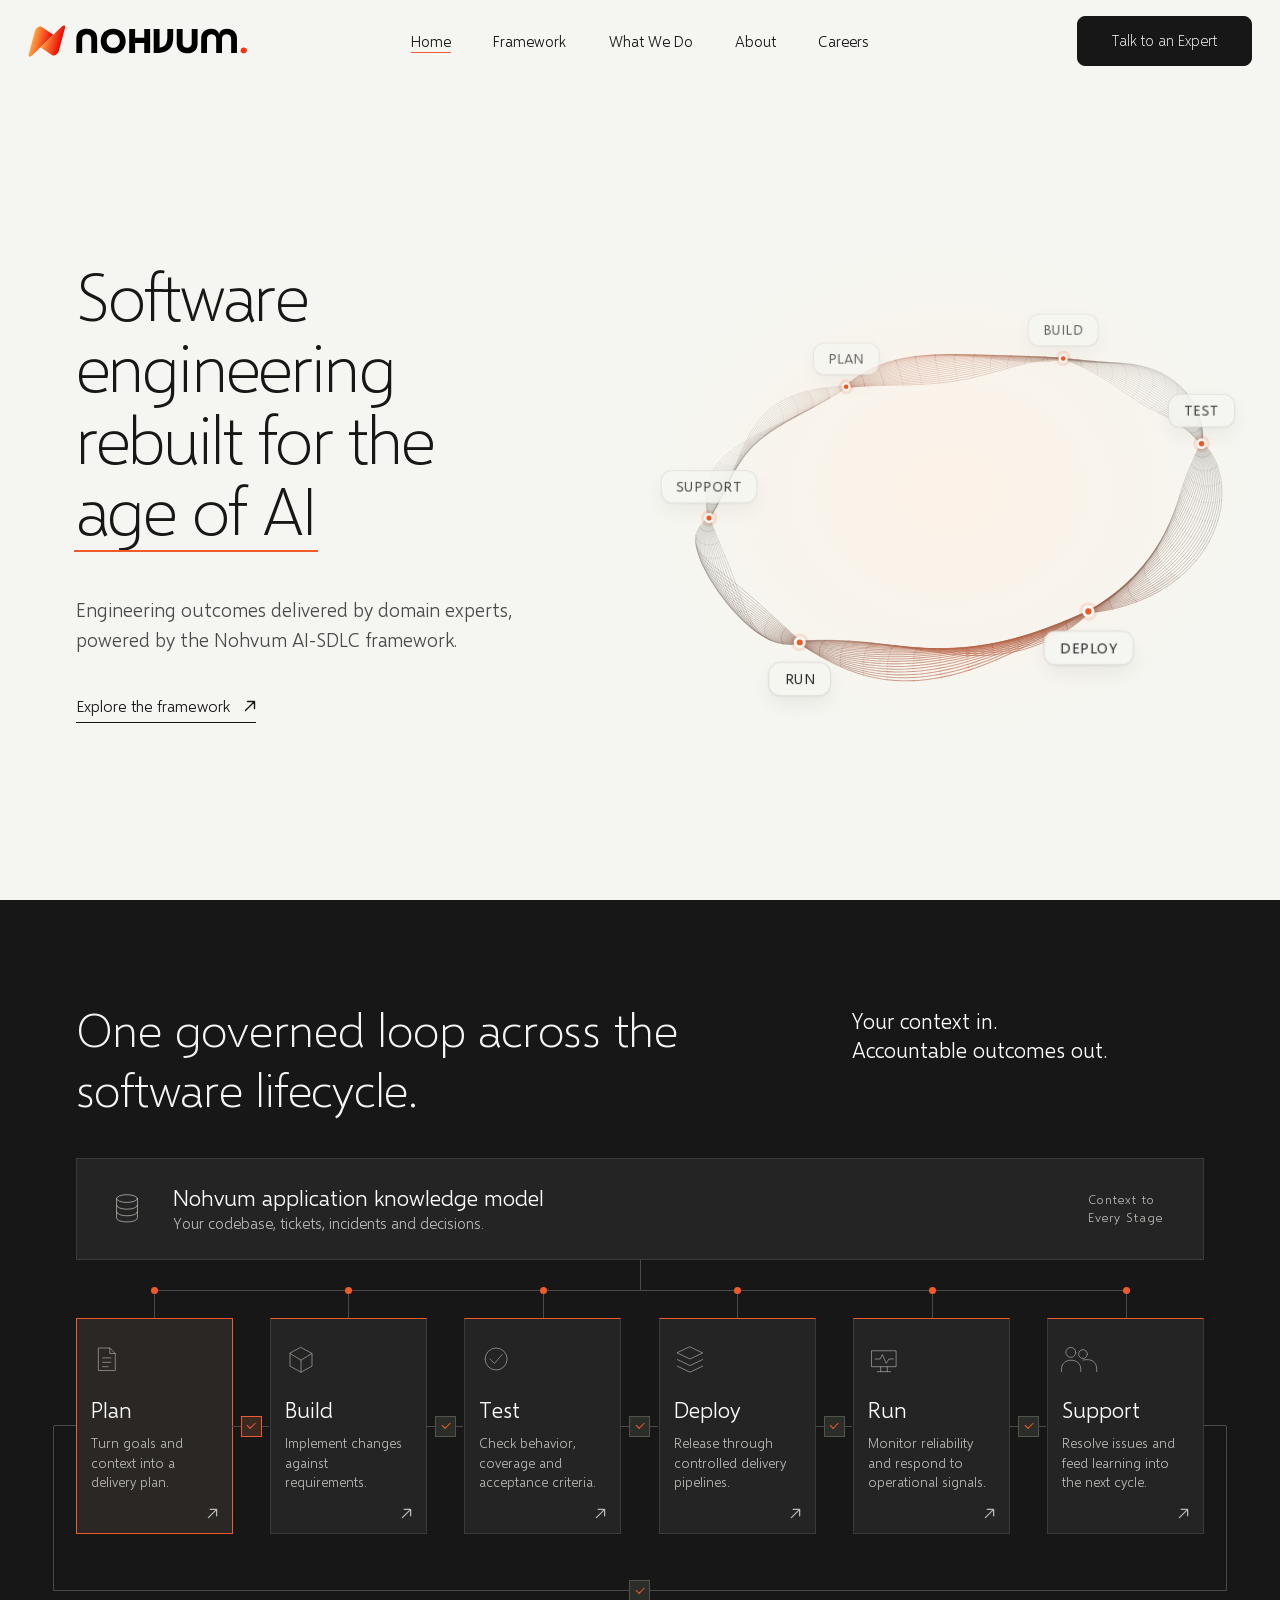
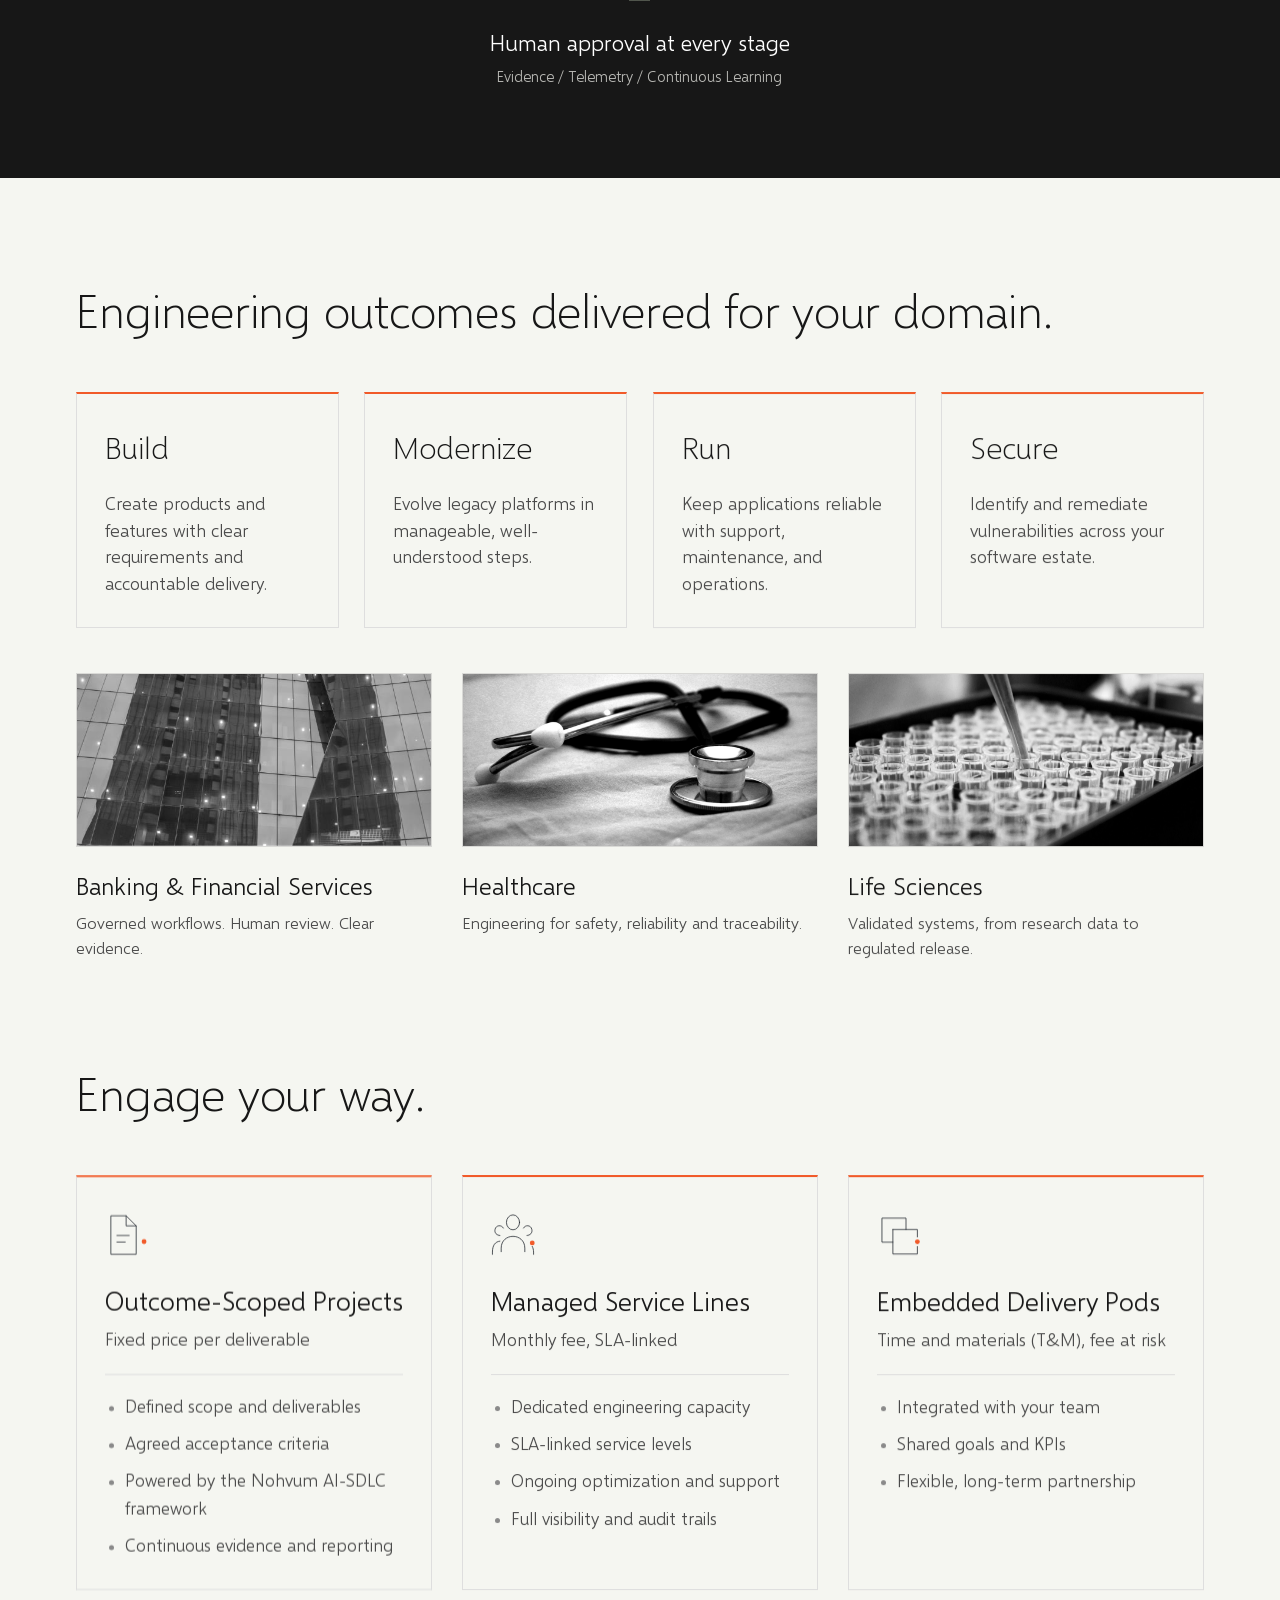
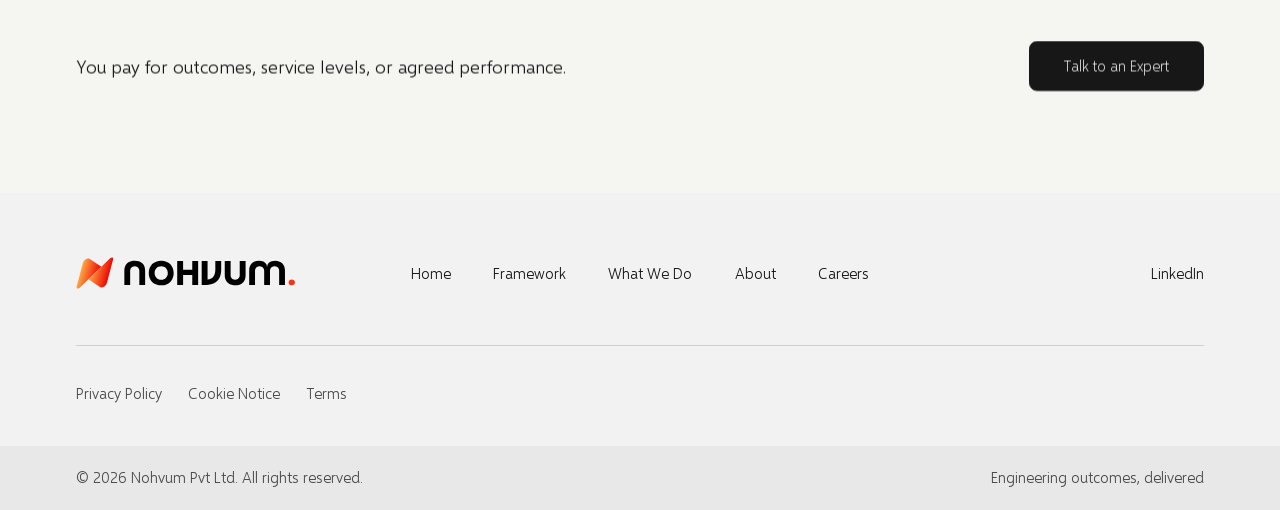
==== commit 197183be: "Drop .html from internal links, canonical addresses and the sitemap GitHub Pages serves framework.ht" ====
--- a/index.html
+++ b/index.html
@@ -33,17 +33,17 @@
 
 <header class="site-header">
   <div class="container site-header__inner">
-    <a class="site-header__logo" href="index.html" aria-label="Nohvum home"><img src="assets/img/nohvum-lockup-horizontal.svg" alt="Nohvum" width="220" height="32"></a>
+    <a class="site-header__logo" href="./" aria-label="Nohvum home"><img src="assets/img/nohvum-lockup-horizontal.svg" alt="Nohvum" width="220" height="32"></a>
     <button class="nav-toggle" type="button" aria-expanded="false" aria-controls="site-nav"><span>Menu</span><span class="nav-toggle__bars" aria-hidden="true"></span></button>
     <nav class="site-nav" id="site-nav" aria-label="Main">
       <ul class="site-nav__list">
-        <li><a href="index.html" aria-current="page">Home</a></li>
-        <li><a href="framework.html">Framework</a></li>
-        <li><a href="what-we-do.html">What We Do</a></li>
-        <li><a href="about.html">About</a></li>
-        <li><a href="careers.html">Careers</a></li>
-      </ul>
-      <a class="btn" href="talk-to-an-expert.html">Talk to an Expert</a>
+        <li><a href="./" aria-current="page">Home</a></li>
+        <li><a href="framework">Framework</a></li>
+        <li><a href="what-we-do">What We Do</a></li>
+        <li><a href="about">About</a></li>
+        <li><a href="careers">Careers</a></li>
+      </ul>
+      <a class="btn" href="talk-to-an-expert">Talk to an Expert</a>
     </nav>
   </div>
 </header>
@@ -56,18 +56,18 @@
       <div class="hero__copy">
         <h1 class="display" id="hero-title">Software engineering <br class="br-wide">rebuilt for the <br class="br-wide"><span class="hero__u">age of AI</span></h1>
         <p class="hero__lead" data-reveal data-reveal-delay="0.15">Engineering outcomes delivered by domain experts,<br class="br-sm-hide"> powered by the Nohvum AI-SDLC framework.</p>
-        <p data-reveal data-reveal-delay="0.25"><a class="link-arrow" href="framework.html">Explore the framework <svg class="arw" viewBox="0 0 12 12" aria-hidden="true"><path d="M1.5 10.5 10.5 1.5M3.5 1.5h7v7"/></svg></a></p>
+        <p data-reveal data-reveal-delay="0.25"><a class="link-arrow" href="framework">Explore the framework <svg class="arw" viewBox="0 0 12 12" aria-hidden="true"><path d="M1.5 10.5 10.5 1.5M3.5 1.5h7v7"/></svg></a></p>
       </div>
       <div class="hero__art">
         <nav class="ring ring--overview" data-home-ring aria-label="The Nohvum delivery loop">
           <canvas class="ring__canvas" aria-hidden="true"></canvas>
           <ul class="ring__pills" role="list">
-            <li class="ring__anchor"><a class="ring-pill" href="framework.html#plan" aria-label="Plan stage of the framework"><span class="ring-pill__name">Plan</span></a></li>
-            <li class="ring__anchor"><a class="ring-pill" href="framework.html#build" aria-label="Build stage of the framework"><span class="ring-pill__name">Build</span></a></li>
-            <li class="ring__anchor"><a class="ring-pill" href="framework.html#test" aria-label="Test stage of the framework"><span class="ring-pill__name">Test</span></a></li>
-            <li class="ring__anchor"><a class="ring-pill" href="framework.html#deploy" aria-label="Deploy stage of the framework"><span class="ring-pill__name">Deploy</span></a></li>
-            <li class="ring__anchor"><a class="ring-pill" href="framework.html#run" aria-label="Run stage of the framework"><span class="ring-pill__name">Run</span></a></li>
-            <li class="ring__anchor"><a class="ring-pill" href="framework.html#support" aria-label="Support stage of the framework"><span class="ring-pill__name">Support</span></a></li>
+            <li class="ring__anchor"><a class="ring-pill" href="framework#plan" aria-label="Plan stage of the framework"><span class="ring-pill__name">Plan</span></a></li>
+            <li class="ring__anchor"><a class="ring-pill" href="framework#build" aria-label="Build stage of the framework"><span class="ring-pill__name">Build</span></a></li>
+            <li class="ring__anchor"><a class="ring-pill" href="framework#test" aria-label="Test stage of the framework"><span class="ring-pill__name">Test</span></a></li>
+            <li class="ring__anchor"><a class="ring-pill" href="framework#deploy" aria-label="Deploy stage of the framework"><span class="ring-pill__name">Deploy</span></a></li>
+            <li class="ring__anchor"><a class="ring-pill" href="framework#run" aria-label="Run stage of the framework"><span class="ring-pill__name">Run</span></a></li>
+            <li class="ring__anchor"><a class="ring-pill" href="framework#support" aria-label="Support stage of the framework"><span class="ring-pill__name">Support</span></a></li>
           </ul>
         </nav>
       </div>
@@ -99,7 +99,7 @@
         <div class="loop__track">
         <ol class="loop__stages" role="list">
           <li class="loop__stage" data-loop-stage>
-            <a href="framework.html#plan">
+            <a href="framework#plan">
               <img src="assets/svg/home/governed-loop-icon-02-plan.svg" alt="" width="44" height="44">
               <span class="loop__stage-title">Plan</span>
               <span class="loop__stage-text">Turn goals and context into a delivery plan.</span>
@@ -108,7 +108,7 @@
             <span class="gate" data-loop-gate aria-hidden="true"></span>
           </li>
           <li class="loop__stage" data-loop-stage>
-            <a href="framework.html#build">
+            <a href="framework#build">
               <img src="assets/svg/home/governed-loop-icon-03-build.svg" alt="" width="44" height="44">
               <span class="loop__stage-title">Build</span>
               <span class="loop__stage-text">Implement changes against requirements.</span>
@@ -117,7 +117,7 @@
             <span class="gate" data-loop-gate aria-hidden="true"></span>
           </li>
           <li class="loop__stage" data-loop-stage>
-            <a href="framework.html#test">
+            <a href="framework#test">
               <img src="assets/svg/home/governed-loop-icon-04-test.svg" alt="" width="44" height="44">
               <span class="loop__stage-title">Test</span>
               <span class="loop__stage-text">Check behavior, coverage and acceptance criteria.</span>
@@ -126,7 +126,7 @@
             <span class="gate" data-loop-gate aria-hidden="true"></span>
           </li>
           <li class="loop__stage" data-loop-stage>
-            <a href="framework.html#deploy">
+            <a href="framework#deploy">
               <img src="assets/svg/home/governed-loop-icon-05-deploy.svg" alt="" width="44" height="44">
               <span class="loop__stage-title">Deploy</span>
               <span class="loop__stage-text">Release through controlled delivery pipelines.</span>
@@ -135,7 +135,7 @@
             <span class="gate" data-loop-gate aria-hidden="true"></span>
           </li>
           <li class="loop__stage" data-loop-stage>
-            <a href="framework.html#run">
+            <a href="framework#run">
               <img src="assets/svg/home/governed-loop-icon-06-run.svg" alt="" width="44" height="44">
               <span class="loop__stage-title">Run</span>
               <span class="loop__stage-text">Monitor reliability and respond to operational signals.</span>
@@ -144,7 +144,7 @@
             <span class="gate" data-loop-gate aria-hidden="true"></span>
           </li>
           <li class="loop__stage" data-loop-stage>
-            <a href="framework.html#support">
+            <a href="framework#support">
               <img src="assets/svg/home/governed-loop-icon-07-support.svg" alt="" width="44" height="44">
               <span class="loop__stage-title">Support</span>
               <span class="loop__stage-text">Resolve issues and feed learning into the next cycle.</span>
@@ -166,10 +166,10 @@
     <div class="container">
       <h2 class="h2 services__title" id="services-title" data-reveal>Engineering outcomes delivered for your domain.</h2>
       <ul class="services" role="list" data-reveal-group>
-        <li><a href="what-we-do.html#build"><span class="services__name">Build <svg class="arw" viewBox="0 0 12 12" aria-hidden="true"><path d="M1.5 10.5 10.5 1.5M3.5 1.5h7v7"/></svg></span><span class="services__text">Create products and features with clear requirements and accountable delivery.</span></a></li>
-        <li><a href="what-we-do.html#modernize"><span class="services__name">Modernize <svg class="arw" viewBox="0 0 12 12" aria-hidden="true"><path d="M1.5 10.5 10.5 1.5M3.5 1.5h7v7"/></svg></span><span class="services__text">Evolve legacy platforms in manageable, well-understood steps.</span></a></li>
-        <li><a href="what-we-do.html#run"><span class="services__name">Run <svg class="arw" viewBox="0 0 12 12" aria-hidden="true"><path d="M1.5 10.5 10.5 1.5M3.5 1.5h7v7"/></svg></span><span class="services__text">Keep applications reliable with support, maintenance, and operations.</span></a></li>
-        <li><a href="what-we-do.html#secure"><span class="services__name">Secure <svg class="arw" viewBox="0 0 12 12" aria-hidden="true"><path d="M1.5 10.5 10.5 1.5M3.5 1.5h7v7"/></svg></span><span class="services__text">Identify and remediate vulnerabilities across your software estate.</span></a></li>
+        <li><a href="what-we-do#build"><span class="services__name">Build <svg class="arw" viewBox="0 0 12 12" aria-hidden="true"><path d="M1.5 10.5 10.5 1.5M3.5 1.5h7v7"/></svg></span><span class="services__text">Create products and features with clear requirements and accountable delivery.</span></a></li>
+        <li><a href="what-we-do#modernize"><span class="services__name">Modernize <svg class="arw" viewBox="0 0 12 12" aria-hidden="true"><path d="M1.5 10.5 10.5 1.5M3.5 1.5h7v7"/></svg></span><span class="services__text">Evolve legacy platforms in manageable, well-understood steps.</span></a></li>
+        <li><a href="what-we-do#run"><span class="services__name">Run <svg class="arw" viewBox="0 0 12 12" aria-hidden="true"><path d="M1.5 10.5 10.5 1.5M3.5 1.5h7v7"/></svg></span><span class="services__text">Keep applications reliable with support, maintenance, and operations.</span></a></li>
+        <li><a href="what-we-do#secure"><span class="services__name">Secure <svg class="arw" viewBox="0 0 12 12" aria-hidden="true"><path d="M1.5 10.5 10.5 1.5M3.5 1.5h7v7"/></svg></span><span class="services__text">Identify and remediate vulnerabilities across your software estate.</span></a></li>
       </ul>
 
       <div class="domains" data-reveal-group="0.12">
@@ -227,7 +227,7 @@
       </ul>
       <div class="engage__foot" data-reveal>
         <p><span class="engage__pay">You pay for outcomes, service levels, or agreed performance.</span></p>
-        <a class="btn" href="talk-to-an-expert.html">Talk to an Expert</a>
+        <a class="btn" href="talk-to-an-expert">Talk to an Expert</a>
       </div>
     </div>
   </section>
@@ -238,15 +238,15 @@
   <div class="container">
     <div class="site-footer__top">
       <div class="site-footer__brand">
-        <a class="site-footer__logo" href="index.html" aria-label="Nohvum home"><img src="assets/img/nohvum-lockup-horizontal.svg" alt="Nohvum" width="220" height="32"></a>
+        <a class="site-footer__logo" href="./" aria-label="Nohvum home"><img src="assets/img/nohvum-lockup-horizontal.svg" alt="Nohvum" width="220" height="32"></a>
       </div>
       <nav class="site-footer__explore" aria-label="Explore">
         <ul>
-          <li><a href="index.html">Home</a></li>
-          <li><a href="framework.html">Framework</a></li>
-          <li><a href="what-we-do.html">What We Do</a></li>
-          <li><a href="about.html">About</a></li>
-          <li><a href="careers.html">Careers</a></li>
+          <li><a href="./">Home</a></li>
+          <li><a href="framework">Framework</a></li>
+          <li><a href="what-we-do">What We Do</a></li>
+          <li><a href="about">About</a></li>
+          <li><a href="careers">Careers</a></li>
         </ul>
       </nav>
       <nav class="site-footer__connect" aria-label="Connect">
@@ -257,9 +257,9 @@
     </div>
     <div class="site-footer__legal">
       <ul aria-label="Legal">
-        <li><a href="privacy-policy.html">Privacy Policy</a></li>
-        <li><a href="cookie-notice.html">Cookie Notice</a></li>
-        <li><a href="terms.html">Terms</a></li>
+        <li><a href="privacy-policy">Privacy Policy</a></li>
+        <li><a href="cookie-notice">Cookie Notice</a></li>
+        <li><a href="terms">Terms</a></li>
       </ul>
     </div>
   </div>
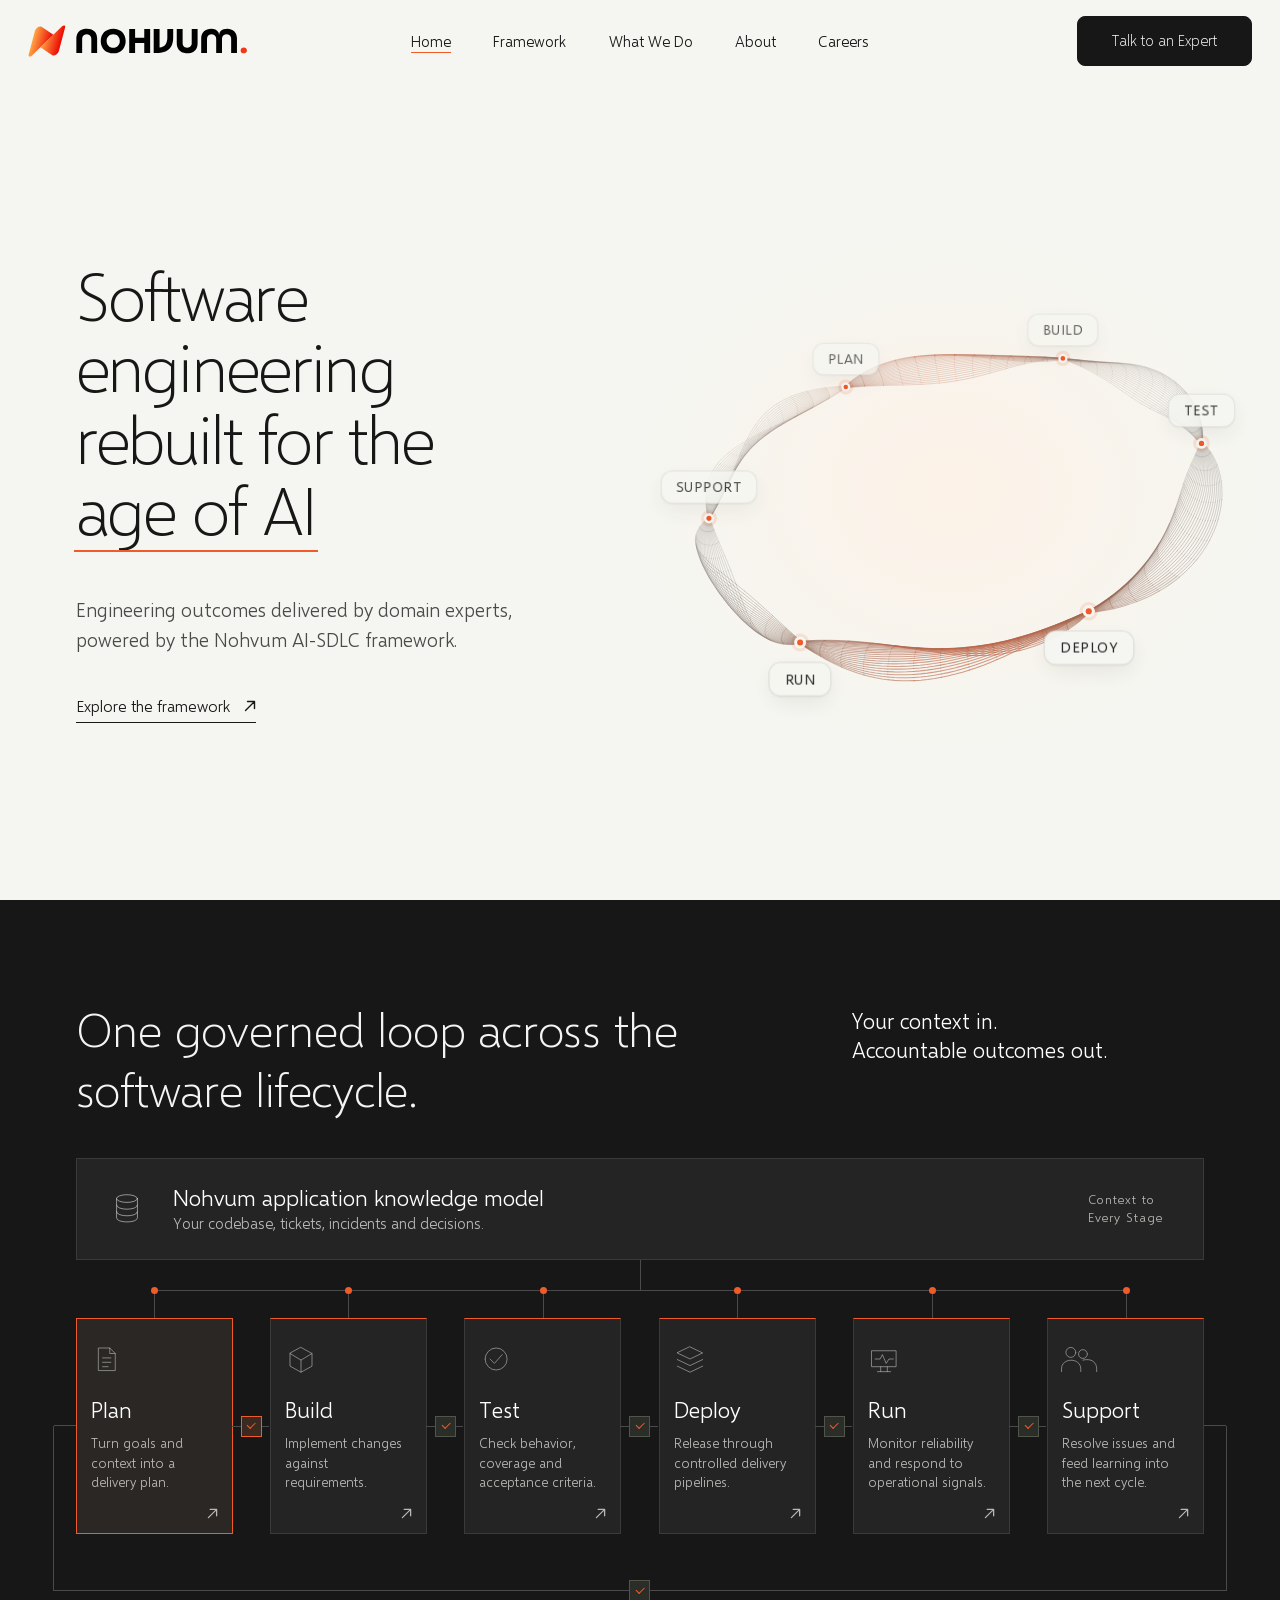
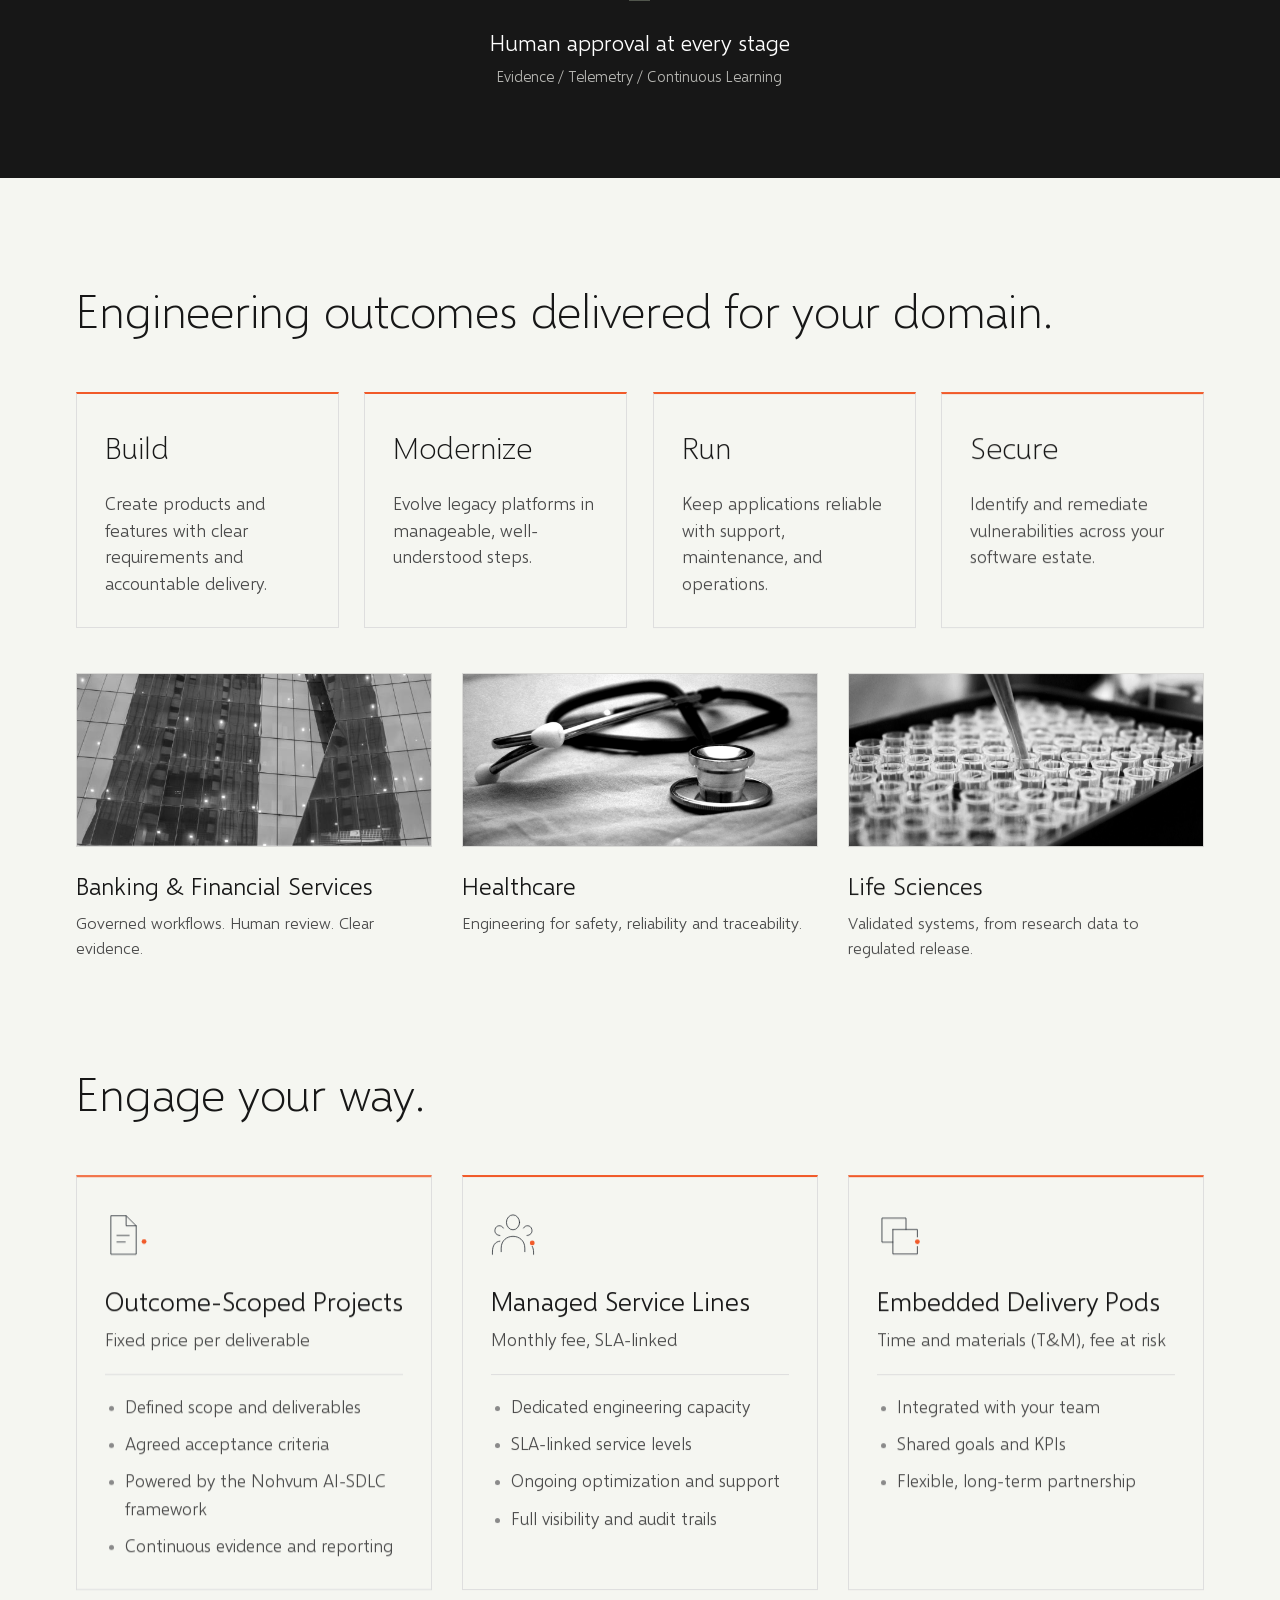
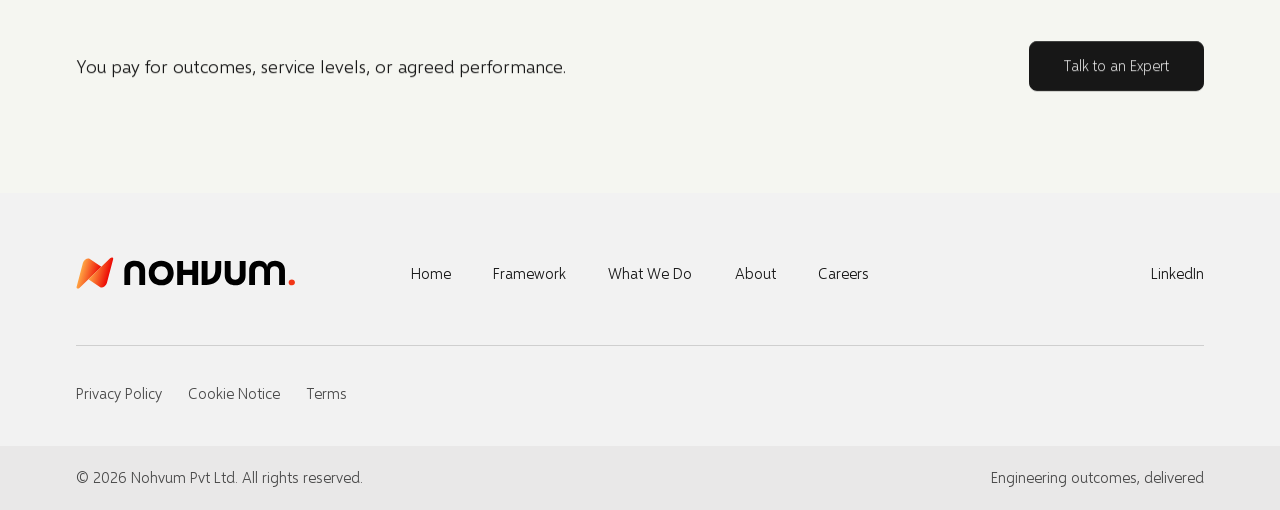
==== commit d30264d9: "Use www.nohvum.com in canonical, share, sitemap and robots addresses The site's primary address is n" ====
--- a/index.html
+++ b/index.html
@@ -6,13 +6,13 @@
   <title>AI-Native Software Services | Nohvum</title>
   <meta name="description" content="Software engineering rebuilt for the age of AI. Engineering outcomes delivered by domain experts, powered by the Nohvum AI-SDLC framework.">
   <meta name="theme-color" content="#f5f6f1">
-  <link rel="canonical" href="https://nohvum.com/">
+  <link rel="canonical" href="https://www.nohvum.com/">
   <meta property="og:type" content="website">
   <meta property="og:site_name" content="Nohvum">
   <meta property="og:title" content="AI-Native Software Services | Nohvum">
   <meta property="og:description" content="Engineering outcomes delivered by domain experts, powered by the Nohvum AI-SDLC framework.">
-  <meta property="og:url" content="https://nohvum.com/">
-  <meta property="og:image" content="https://nohvum.com/assets/og-image.png">
+  <meta property="og:url" content="https://www.nohvum.com/">
+  <meta property="og:image" content="https://www.nohvum.com/assets/og-image.png">
   <meta name="twitter:card" content="summary_large_image">
   <link rel="icon" type="image/png" sizes="32x32" href="assets/favicon-32.png">
   <link rel="icon" type="image/png" sizes="64x64" href="assets/favicon-64.png">
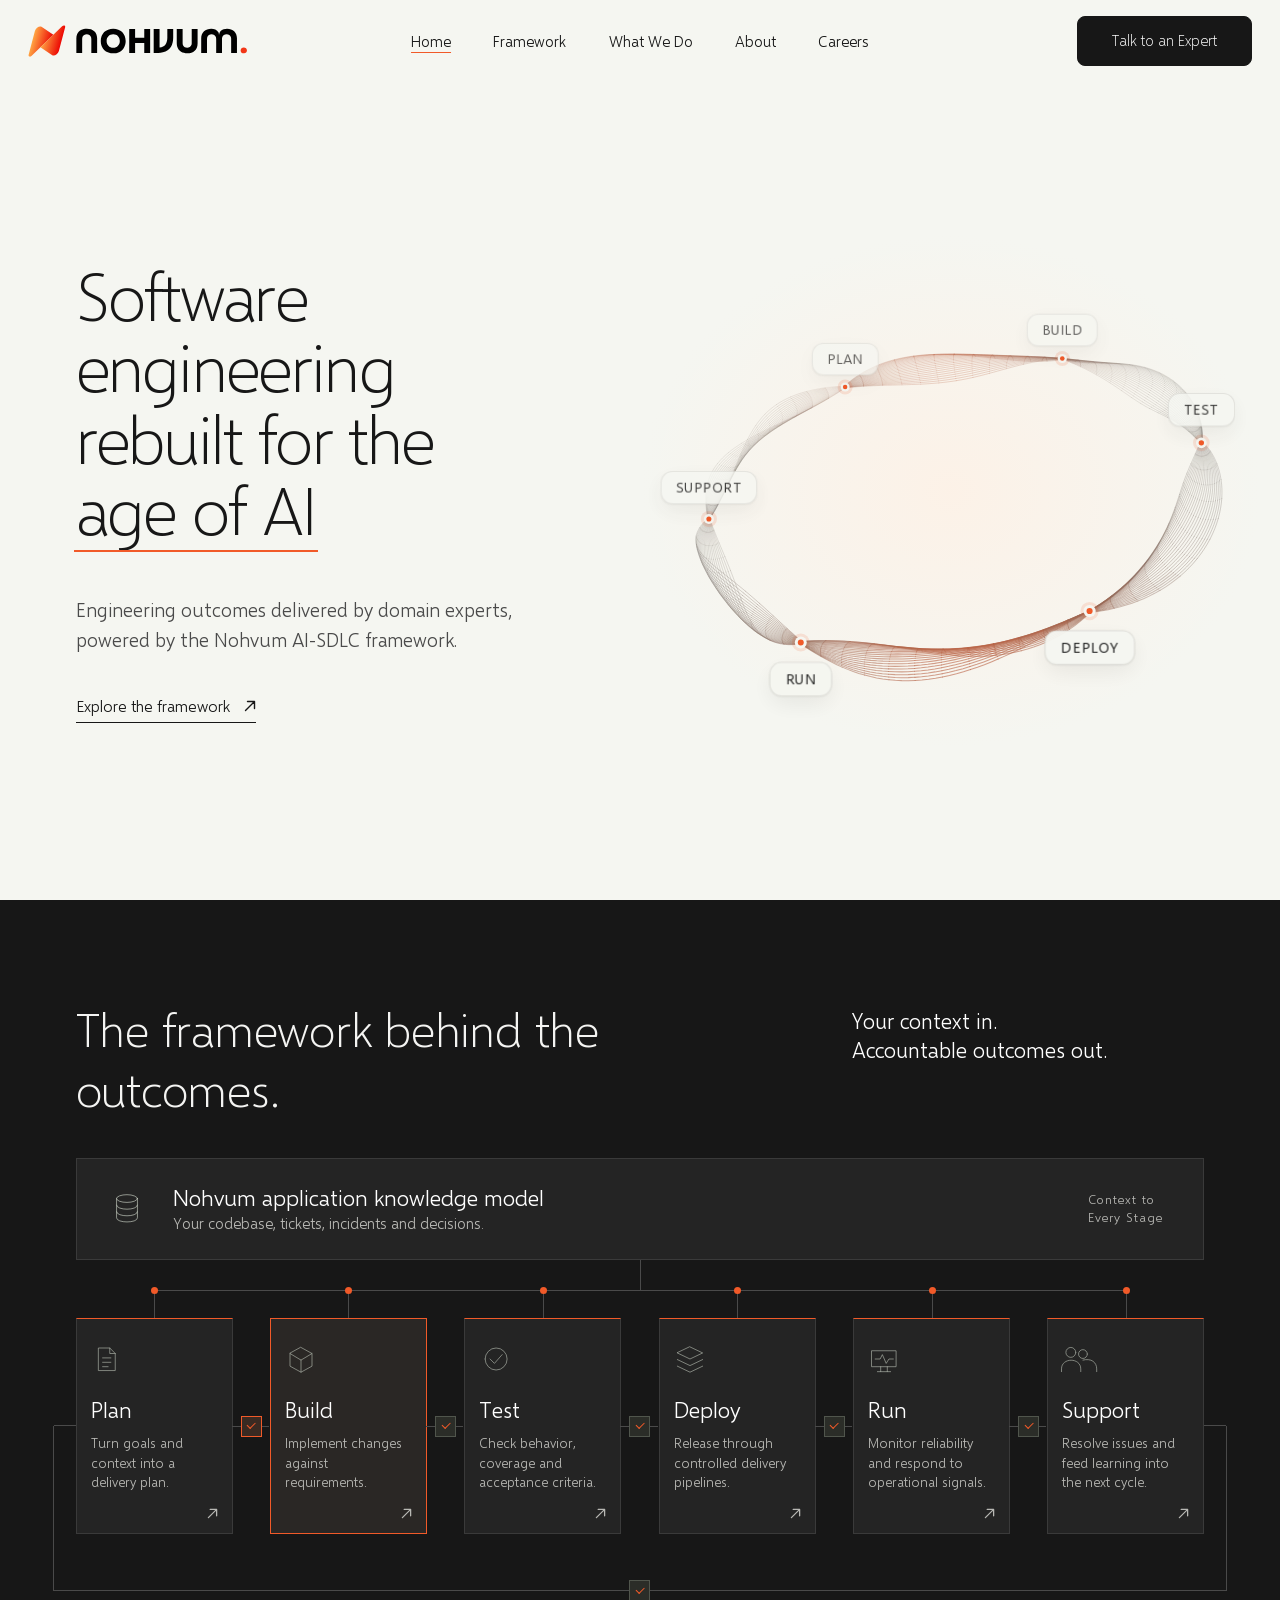
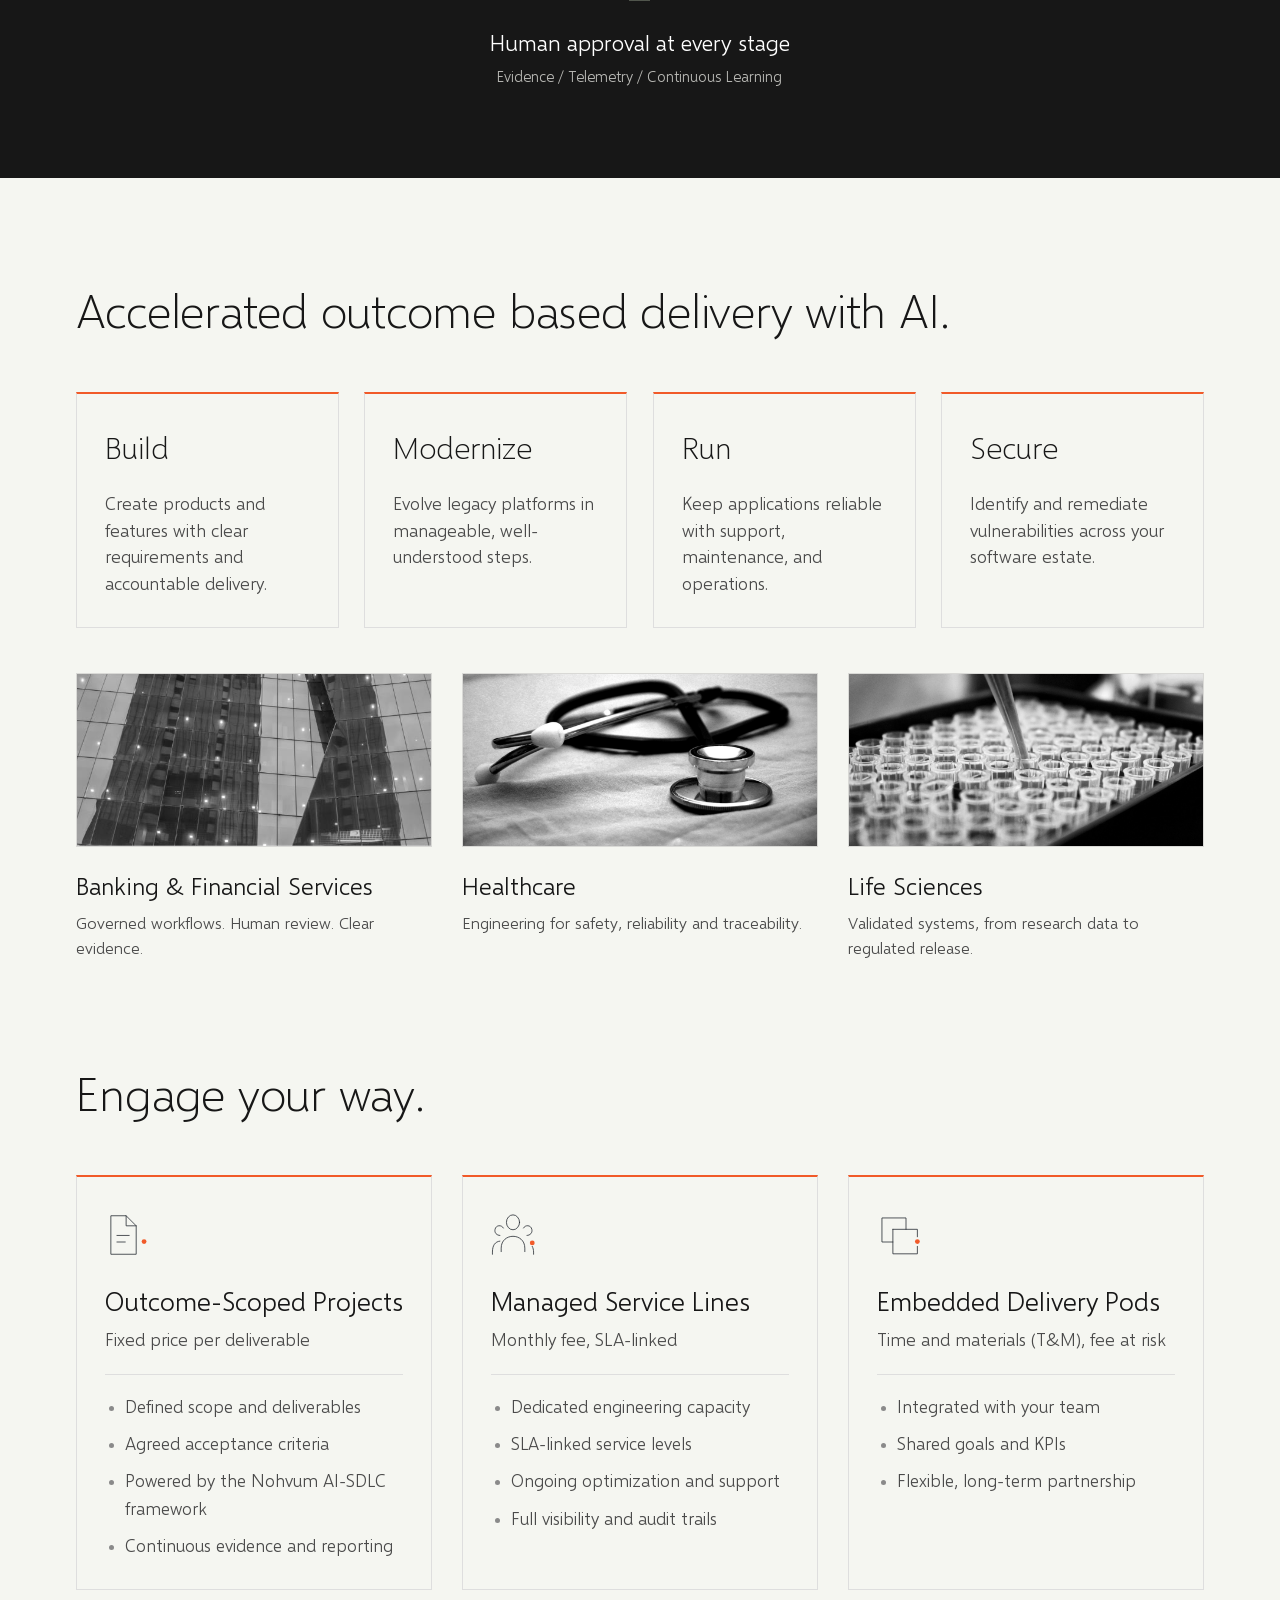
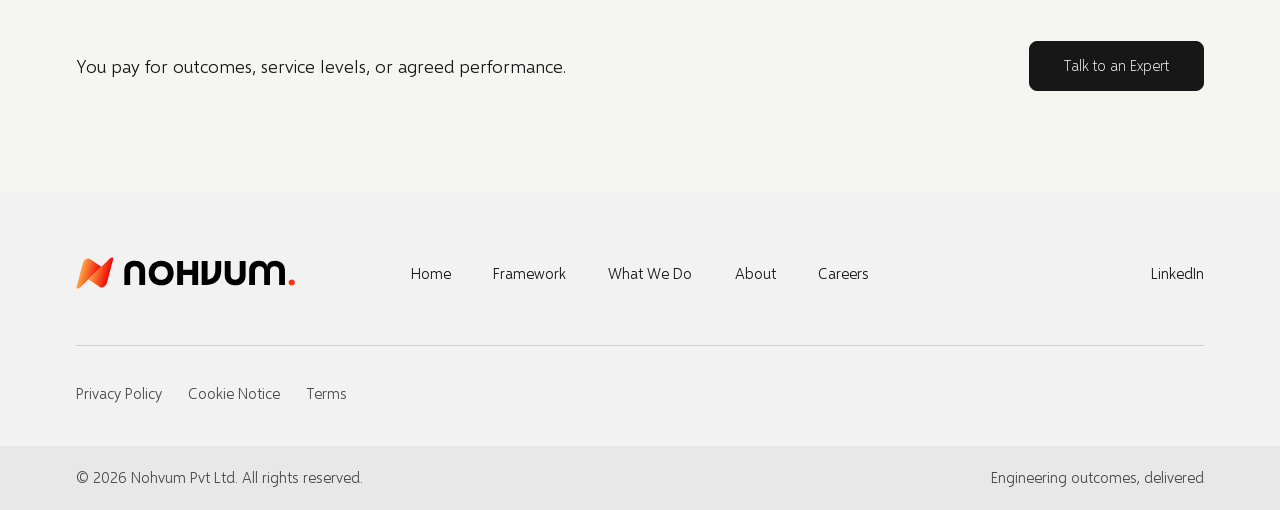
==== commit 96fb3799: "Rename the home page loop and services headings" ====
--- a/index.html
+++ b/index.html
@@ -78,7 +78,7 @@
   <section class="loop section section--dark" aria-labelledby="loop-title">
     <div class="container">
       <div class="loop__head">
-        <h2 class="h2" id="loop-title" data-reveal>One governed loop across the software lifecycle.</h2>
+        <h2 class="h2" id="loop-title" data-reveal>The framework behind the outcomes.</h2>
         <div class="loop__aside" data-reveal data-reveal-delay="0.1">
           <p class="loop__aside-title">Your context in.<br>Accountable outcomes out.</p>
         </div>
@@ -164,7 +164,7 @@
   <!-- Services and engagement -->
   <section class="section section--soft" aria-labelledby="services-title">
     <div class="container">
-      <h2 class="h2 services__title" id="services-title" data-reveal>Engineering outcomes delivered for your domain.</h2>
+      <h2 class="h2 services__title" id="services-title" data-reveal>Accelerated outcome based delivery with AI.</h2>
       <ul class="services" role="list" data-reveal-group>
         <li><a href="what-we-do#build"><span class="services__name">Build <svg class="arw" viewBox="0 0 12 12" aria-hidden="true"><path d="M1.5 10.5 10.5 1.5M3.5 1.5h7v7"/></svg></span><span class="services__text">Create products and features with clear requirements and accountable delivery.</span></a></li>
         <li><a href="what-we-do#modernize"><span class="services__name">Modernize <svg class="arw" viewBox="0 0 12 12" aria-hidden="true"><path d="M1.5 10.5 10.5 1.5M3.5 1.5h7v7"/></svg></span><span class="services__text">Evolve legacy platforms in manageable, well-understood steps.</span></a></li>
